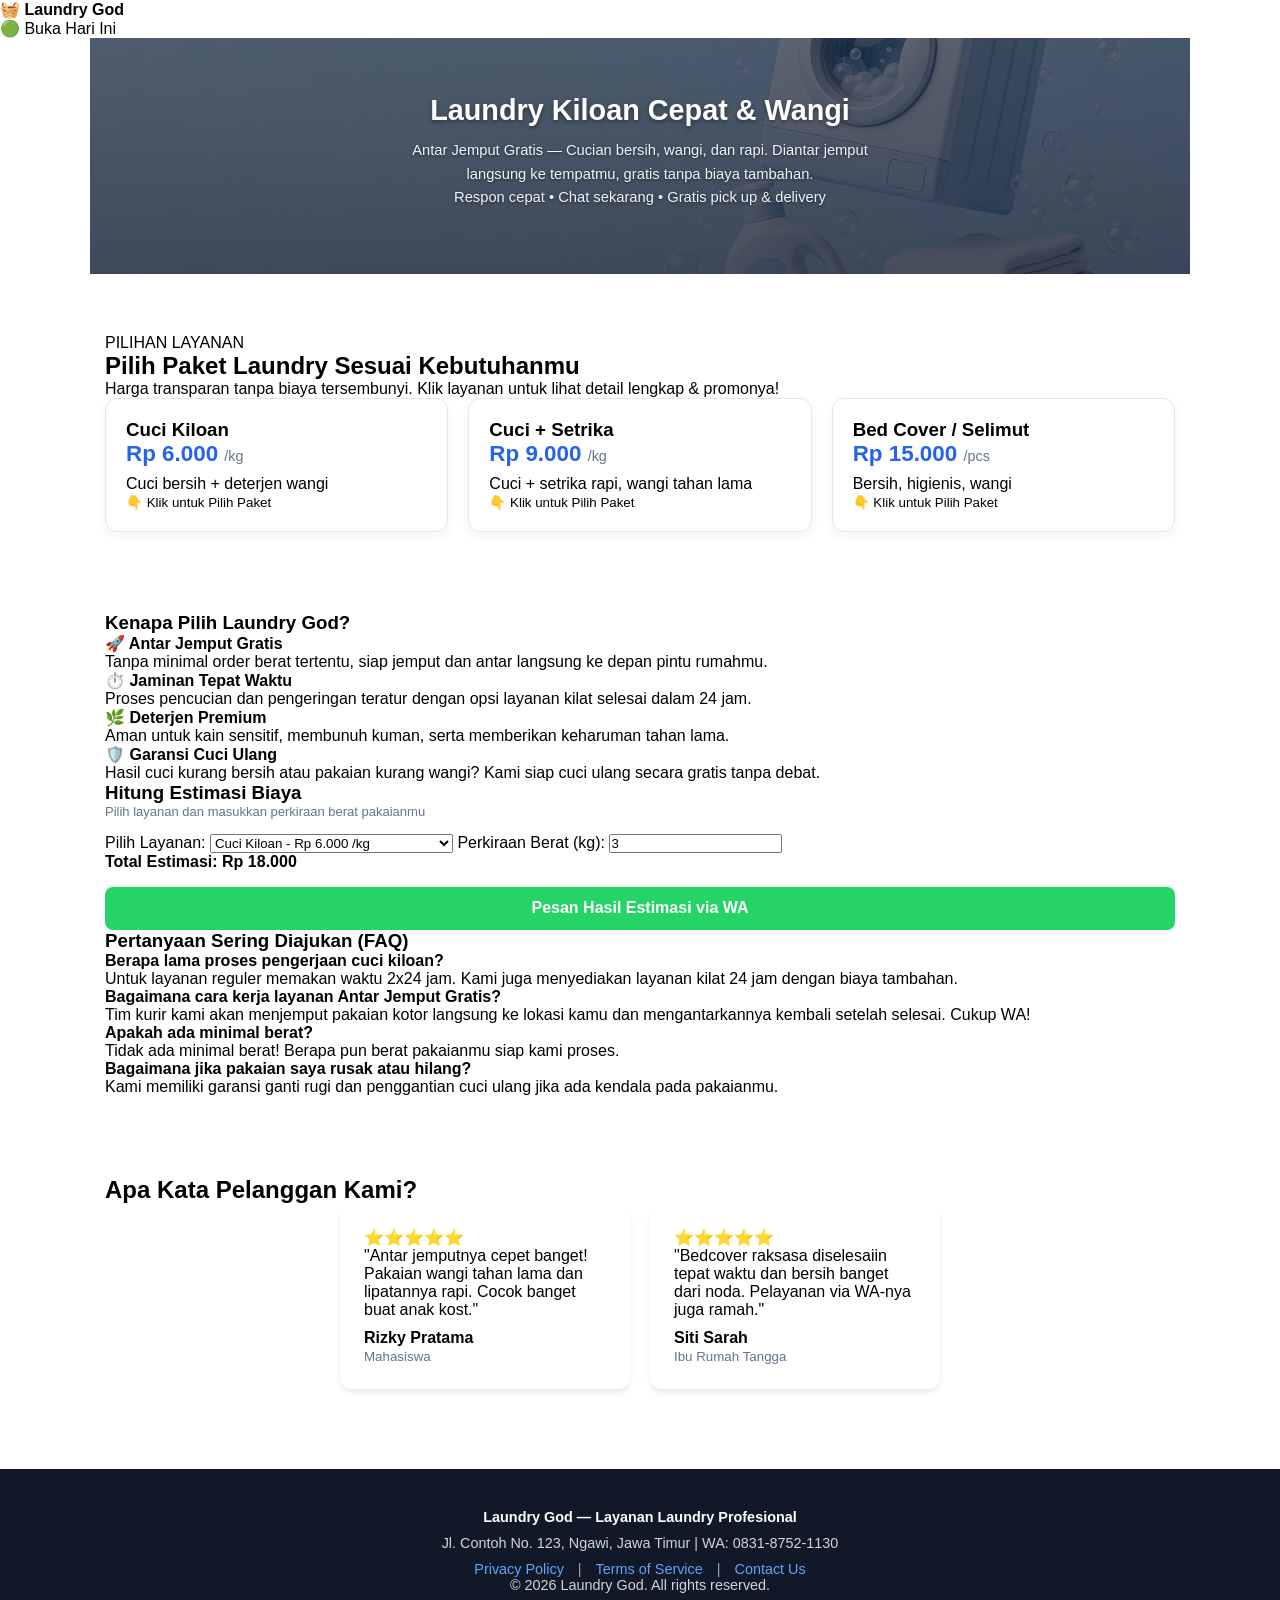
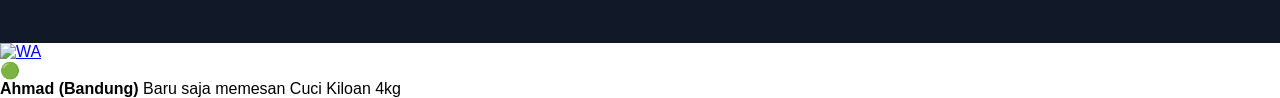
==== index.html @ 552361f1 "Add navbar and update sections in index.html Added a navbar with logo and status indicator. Updated " ====
<!DOCTYPE html>
<html lang="id">
<head>
    <meta charset="UTF-8">
    <meta name="viewport" content="width=device-width, initial-scale=1.0">
    <title>Laundry God — Laundry Kiloan Cepat & Wangi</title>
    <link rel="stylesheet" href="style.css">
</head>
<body>

    <!-- NAVBAR -->
    <header class="navbar">
        <div class="logo">
            <span>🧺</span> <strong>Laundry God</strong>
        </div>
        <span id="status-buka" class="badge-status">🟢 Buka Hari Ini</span>
    </header>

    <!-- HERO BANNER -->
    <section class="hero">
        <div class="hero-content">
            <h1>Laundry Kiloan Cepat & Wangi</h1>
            <p>Antar Jemput Gratis — Cucian bersih, wangi, dan rapi. Diantar jemput langsung ke tempatmu, gratis tanpa biaya tambahan.</p>
            <p class="hero-sub">Respon cepat • Chat sekarang • Gratis pick up & delivery</p>
        </div>
    </section>

    <!-- KARTU LAYANAN -->
    <section class="container">
        <div class="section-title">
            <span class="badge">PILIHAN LAYANAN</span>
            <h2>Pilih Paket Laundry Sesuai Kebutuhanmu</h2>
            <p>Harga transparan tanpa biaya tersembunyi. Klik layanan untuk lihat detail lengkap & promonya!</p>
        </div>

        <div class="services-grid">
            <div class="card" onclick="pilihLayanan('6000')">
                <h3>Cuci Kiloan</h3>
                <p class="price">Rp 6.000 <span>/kg</span></p>
                <p>Cuci bersih + deterjen wangi</p>
                <small class="card-btn-hint">👇 Klik untuk Pilih Paket</small>
            </div>
            <div class="card" onclick="pilihLayanan('9000')">
                <h3>Cuci + Setrika</h3>
                <p class="price">Rp 9.000 <span>/kg</span></p>
                <p>Cuci + setrika rapi, wangi tahan lama</p>
                <small class="card-btn-hint">👇 Klik untuk Pilih Paket</small>
            </div>
            <div class="card" onclick="pilihLayanan('15000')">
                <h3>Bed Cover / Selimut</h3>
                <p class="price">Rp 15.000 <span>/pcs</span></p>
                <p>Bersih, higienis, wangi</p>
                <small class="card-btn-hint">👇 Klik untuk Pilih Paket</small>
            </div>
        </div>
    </section>

    <!-- BAGIAN TENGAH (FITUR, KALKULATOR, FAQ) -->
    <section class="container">
        <div class="features-calc-grid">
            
            <!-- Kolom 1: Fitur -->
            <div class="column-box">
                <h3>Kenapa Pilih Laundry God?</h3>
                <div class="feature-item">
                    <h4>🚀 Antar Jemput Gratis</h4>
                    <p>Tanpa minimal order berat tertentu, siap jemput dan antar langsung ke depan pintu rumahmu.</p>
                </div>
                <div class="feature-item">
                    <h4>⏱️ Jaminan Tepat Waktu</h4>
                    <p>Proses pencucian dan pengeringan teratur dengan opsi layanan kilat selesai dalam 24 jam.</p>
                </div>
                <div class="feature-item">
                    <h4>🌿 Deterjen Premium</h4>
                    <p>Aman untuk kain sensitif, membunuh kuman, serta memberikan keharuman tahan lama.</p>
                </div>
                <div class="feature-item">
                    <h4>🛡️ Garansi Cuci Ulang</h4>
                    <p>Hasil cuci kurang bersih atau pakaian kurang wangi? Kami siap cuci ulang secara gratis tanpa debat.</p>
                </div>
            </div>

            <!-- Kolom 2: Kalkulator -->
            <div class="column-box calculator-card" id="area-kalkulator">
                <h3>Hitung Estimasi Biaya</h3>
                <p class="subtitle" style="font-size: 13px; color: #64748b; margin-bottom: 15px;">Pilih layanan dan masukkan perkiraan berat pakaianmu</p>

                <label for="layanan">Pilih Layanan:</label>
                <select id="layanan" onchange="hitungEstimasi()">
                    <option value="6000">Cuci Kiloan - Rp 6.000 /kg</option>
                    <option value="9000">Cuci + Setrika - Rp 9.000 /kg</option>
                    <option value="5000">Setrika Saja - Rp 5.000 /kg</option>
                    <option value="15000">Bed Cover / Selimut - Rp 15.000 /pcs</option>
                </select>

                <label for="berat">Perkiraan Berat (kg):</label>
                <input type="number" id="berat" value="3" min="1" oninput="hitungEstimasi()">

                <h4 id="total-harga">Total Estimasi: Rp 18.000</h4>

                <a id="wa-link" href="#" target="_blank" class="btn-wa">
                    Pesan Hasil Estimasi via WA
                </a>
            </div>

            <!-- Kolom 3: FAQ -->
            <div class="column-box">
                <h3>Pertanyaan Sering Diajukan (FAQ)</h3>
                <div class="faq-item">
                    <h4>Berapa lama proses pengerjaan cuci kiloan?</h4>
                    <p>Untuk layanan reguler memakan waktu 2x24 jam. Kami juga menyediakan layanan kilat 24 jam dengan biaya tambahan.</p>
                </div>
                <div class="faq-item">
                    <h4>Bagaimana cara kerja layanan Antar Jemput Gratis?</h4>
                    <p>Tim kurir kami akan menjemput pakaian kotor langsung ke lokasi kamu dan mengantarkannya kembali setelah selesai. Cukup WA!</p>
                </div>
                <div class="faq-item">
                    <h4>Apakah ada minimal berat?</h4>
                    <p>Tidak ada minimal berat! Berapa pun berat pakaianmu siap kami proses.</p>
                </div>
                <div class="faq-item">
                    <h4>Bagaimana jika pakaian saya rusak atau hilang?</h4>
                    <p>Kami memiliki garansi ganti rugi dan penggantian cuci ulang jika ada kendala pada pakaianmu.</p>
                </div>
            </div>

        </div>
    </section>

    <!-- TESTIMONI -->
    <section class="container">
        <div class="section-title">
            <h2>Apa Kata Pelanggan Kami?</h2>
        </div>
        <div class="testimonial-grid">
            <div class="card">
                <p>⭐⭐⭐⭐⭐</p>
                <p>"Antar jemputnya cepet banget! Pakaian wangi tahan lama dan lipatannya rapi. Cocok banget buat anak kost."</p>
                <strong style="display:block; margin-top:10px;">Rizky Pratama</strong>
                <small style="color: #64748b;">Mahasiswa</small>
            </div>
            <div class="card">
                <p>⭐⭐⭐⭐⭐</p>
                <p>"Bedcover raksasa diselesaiin tepat waktu dan bersih banget dari noda. Pelayanan via WA-nya juga ramah."</p>
                <strong style="display:block; margin-top:10px;">Siti Sarah</strong>
                <small style="color: #64748b;">Ibu Rumah Tangga</small>
            </div>
        </div>
    </section>

    <!-- FOOTER -->
    <footer class="site-footer">
        <p><strong>Laundry God — Layanan Laundry Profesional</strong></p>
        <p>Jl. Contoh No. 123, Ngawi, Jawa Timur | WA: 0831-8752-1130</p>
        <div class="footer-links">
            <a href="privacy.html">Privacy Policy</a> | 
            <a href="terms.html">Terms of Service</a> | 
            <a href="https://wa.me/6283187521130" target="_blank">Contact Us</a>
        </div>
        <p class="copyright">&copy; 2026 Laundry God. All rights reserved.</p>
    </footer>

    <!-- TOMBOL WA MELAYANG -->
    <a href="https://wa.me/6283187521130" class="btn-float-wa" target="_blank" aria-label="Chat WhatsApp">
        <img src="https://upload.wikimedia.org/wikipedia/commons/6/6b/WhatsApp.svg" alt="WA" width="30">
    </a>

    <!-- TOAST NOTIFIKASI DUMMY -->
    <div id="toast" class="toast-notification">
        <span class="toast-dot">🟢</span>
        <div class="toast-content">
            <strong id="toast-nama">Ahmad (Bandung)</strong>
            <span id="toast-pesanan">Baru saja memesan Cuci Kiloan 4kg</span>
        </div>
    </div>

    <script src="script.js"></script>
</body>
</html>
---- style.css ----
/* Reset & Font Dasar */
* {
    margin: 0;
    padding: 0;
    box-sizing: border-box;
    font-family: 'Segoe UI', Tahoma, Geneva, Verdana, sans-serif;
}

/* Hero Section pake File Gambar Upload */
.hero {
    background: linear-gradient(rgba(15, 23, 42, 0.65), rgba(15, 23, 42, 0.75)), 
                url('hero-bg.jpg') no-repeat center center / cover !important;
    color: #ffffff !important;
    padding: 3.5rem 1.25rem 4rem !important;
    text-align: center !important;
    position: relative !important;
}

.hero h1 {
    font-size: 1.8rem !important;
    font-weight: 800 !important;
    color: #ffffff !important;
    margin-bottom: 0.75rem !important;
    text-shadow: 0 2px 4px rgba(0, 0, 0, 0.4) !important;
}

.hero p {
    font-size: 0.92rem !important;
    color: #f1f5f9 !important;
    line-height: 1.6 !important;
    max-width: 500px !important;
    margin: 0 auto !important;
    text-shadow: 0 1px 3px rgba(0, 0, 0, 0.5) !important;
}

/* Pricing Grid & Cards */
.pricing-section {
    max-width: 1100px;
    margin: 2rem auto;
    padding: 0 1rem;
}

.pricing-grid {
    display: grid;
    grid-template-columns: repeat(auto-fit, minmax(250px, 1fr));
    gap: 1.5rem;
    margin-top: 1.5rem;
}

.card {
    background: white;
    border-radius: 12px;
    padding: 1.5rem;
    box-shadow: 0 4px 6px -1px rgba(0, 0, 0, 0.1);
    transition: transform 0.2s ease;
}

.card:hover {
    transform: translateY(-5px);
}

/* Tombol WA / CTA */
.btn-wa {
    display: inline-block;
    background-color: #25d366;
    color: white;
    text-decoration: none;
    font-weight: bold;
    padding: 0.8rem 1.5rem;
    border-radius: 8px;
    margin-top: 1rem;
    width: 100%;
    text-align: center;
}

.btn-wa:hover {
    background-color: #128c7e;
}

/* Buat ngerapihin link di dalam kartu */
.price-card {
    text-decoration: none;
    color: inherit;
    display: block;
}

/* Styling Teks & Harga Dalam Kartu */
.price-card h3 {
    color: #0f172a;
    font-size: 1.25rem;
    margin: 0.5rem 0;
}

.price {
    font-size: 1.4rem;
    font-weight: 700;
    color: #2563eb;
    margin-bottom: 0.5rem;
}

.price span {
    font-size: 0.9rem;
    color: #64748b;
    font-weight: 400;
}

.desc {
    color: #475569;
    font-size: 0.95rem;
    margin-bottom: 0.4rem;
}

.extra {
    font-size: 0.85rem;
    color: #64748b;
    background: #f1f5f9;
    padding: 4px 8px;
    border-radius: 6px;
    display: inline-block;
    margin-bottom: 0.8rem;
}

.tap-hint {
    display: block;
    font-size: 0.85rem;
    font-weight: 600;
    color: #2563eb;
    margin-top: 0.5rem;
}

/* Styling Tombol WhatsApp & Floating Bar */
.hero .btn-wa {
    background-color: #25d366;
    color: white;
    padding: 12px 24px;
    border-radius: 50px;
    font-weight: 700;
    text-decoration: none;
    display: inline-flex;
    align-items: center;
    gap: 8px;
    box-shadow: 0 4px 12px rgba(37, 211, 102, 0.3);
    transition: all 0.3s ease;
}

.hero .btn-wa:hover {
    background-color: #128c7e;
    transform: translateY(-2px);
}

/* Footer Rapi */
footer {
    text-align: center;
    padding: 2rem 1rem;
    background-color: #0f172a;
    color: #94a3b8;
    font-size: 0.9rem;
    margin-top: 3rem;
}

footer strong {
    color: white;
}

/* Floating WhatsApp Button */
.floating-wa-container {
    position: fixed;
    bottom: 50px;
    right: 16px;
    z-index: 999;
}

.floating-wa {
    display: flex;
    align-items: center;
    gap: 8px;
    background-color: #25d366;
    color: #ffffff;
    padding: 10px 18px;
    border-radius: 50px;
    text-decoration: none;
    font-weight: 700;
    font-size: 0.95rem;
    box-shadow: 0 4px 16px rgba(37, 211, 102, 0.4);
    transition: all 0.3s ease;
}

/* Styling Tombol WA Bulat & Floating Smooth */
.btn-wa-floating {
    position: fixed;
    bottom: 50px;
    right: 18px;
    width: 56px;
    height: 56px;
    background-color: #25d366 !important;
    border-radius: 50% !important;
    display: flex !important;
    align-items: center !important;
    justify-content: center !important;
    box-shadow: 0 4px 16px rgba(0, 0, 0, 0.3) !important;
    z-index: 99999 !important;
    touch-action: none;
    will-change: transform, left, top; /* Optimasi hardware GPU HP */
}

.btn-wa-floating img {
    display: block;
    pointer-events: none;
}


}

/* Fixed Bottom Bar */
.bottom-bar {
    position: fixed;
    bottom: 0;
    left: 0;
    width: 100%;
    background-color: #0f172a;
    color: #ffffff;
    text-align: center;
    padding: 8px 0;
    font-size: 0.8rem;
    font-weight: 600;
    z-index: 99998;
}

/* Seksi Keunggulan */
.features-section {
    padding: 3rem 1rem;
    background-color: #ffffff;
    text-align: center;
}

.features-section h2 {
    font-size: 1.5rem;
    color: #0f172a;
    margin-bottom: 2rem;
    font-weight: 700;
}

.features-grid {
    display: grid;
    grid-template-columns: repeat(auto-fit, minmax(240px, 1fr));
    gap: 1.25rem;
    max-width: 1000px;
    margin: 0 auto;
}

.feature-card {
    background: #f8fafc;
    border: 1px solid #e2e8f0;
    border-radius: 12px;
    padding: 1.5rem;
    text-align: left;
    transition: transform 0.2s ease, box-shadow 0.2s ease;
}

.feature-card:hover {
    transform: translateY(-4px);
    box-shadow: 0 10px 20px rgba(0, 0, 0, 0.05);
}

.feature-icon {
    font-size: 2rem;
    margin-bottom: 0.75rem;
}

.feature-card h3 {
    font-size: 1.1rem;
    color: #0f172a;
    margin-bottom: 0.5rem;
}

.feature-card p {
    font-size: 0.9rem;
    color: #64748b;
    line-height: 1.5;
}

/* Seksi Keunggulan Fix Style */
.features-section {
    padding: 2.5rem 1rem;
    background-color: #f8fafc;
    text-align: center;
}

.features-section h2 {
    font-size: 1.4rem;
    color: #0f172a;
    margin-bottom: 1.5rem;
    font-weight: 700;
}

.features-grid {
    display: flex;
    flex-direction: column;
    gap: 1rem;
    max-width: 600px;
    margin: 0 auto;
}

.feature-card {
    background: #ffffff;
    border: 1px solid #e2e8f0;
    border-radius: 12px;
    padding: 1.25rem;
    text-align: left;
    box-shadow: 0 2px 8px rgba(0,0,0,0.04);
}

.feature-icon {
    font-size: 1.8rem;
    margin-bottom: 0.5rem;
    display: block;
}

.feature-card h3 {
    font-size: 1.05rem;
    color: #0f172a;
    margin-bottom: 0.4rem;
    font-weight: 700;
}

.feature-card p {
    font-size: 0.85rem;
    color: #64748b;
    line-height: 1.5;
    margin: 0;
}

/* Seksi Kalkulator Harga */
.calculator-section {
    padding: 2.5rem 1rem;
    background-color: #ffffff;
    text-align: center;
}

.calculator-section h2 {
    font-size: 1.4rem;
    color: #0f172a;
    margin-bottom: 0.25rem;
    font-weight: 700;
}

.calc-subtitle {
    font-size: 0.85rem;
    color: #64748b;
    margin-bottom: 1.5rem;
}

.calc-card {
    background: #f8fafc;
    border: 1px solid #e2e8f0;
    border-radius: 16px;
    padding: 1.5rem;
    max-width: 500px;
    margin: 0 auto;
    text-align: left;
    box-shadow: 0 4px 12px rgba(0, 0, 0, 0.03);
}

.calc-group {
    margin-bottom: 1.25rem;
}

.calc-group label {
    display: block;
    font-size: 0.85rem;
    font-weight: 600;
    color: #334155;
    margin-bottom: 0.5rem;
}

.calc-group select,
.calc-group input {
    width: 100%;
    padding: 10px 14px;
    border: 1px solid #cbd5e1;
    border-radius: 8px;
    font-size: 0.95rem;
    color: #0f172a;
    background-color: #ffffff;
    box-sizing: border-box;
    outline: none;
}

.calc-group select:focus,
.calc-group input:focus {
    border-color: #2563eb;
}

.calc-result {
    display: flex;
    justify-content: space-between;
    align-items: center;
    background-color: #e0f2fe;
    padding: 1rem;
    border-radius: 10px;
    margin-bottom: 1.25rem;
}

.calc-result span {
    font-size: 0.9rem;
    font-weight: 600;
    color: #0369a1;
}

.calc-result h3 {
    font-size: 1.3rem;
    font-weight: 800;
    color: #0284c7;
    margin: 0;
}

.btn-calc-order {
    display: block;
    width: 100%;
    text-align: center;
    background-color: #2563eb;
    color: #ffffff;
    padding: 12px;
    border-radius: 8px;
    font-weight: 700;
    font-size: 0.95rem;
    text-decoration: none;
    box-sizing: border-box;
    transition: background-color 0.2s ease;
}

.btn-calc-order:hover {
    background-color: #1d4ed8;
}

/* Seksi FAQ Fix Style */
.faq-section {
    padding: 2.5rem 1rem;
    background-color: #f8fafc;
    text-align: center;
}

.faq-section h2 {
    font-size: 1.4rem;
    color: #0f172a;
    margin-bottom: 1.5rem;
    font-weight: 700;
}

.faq-container {
    max-width: 600px;
    margin: 0 auto;
    text-align: left;
    display: flex;
    flex-direction: column;
    gap: 0.75rem;
}

details.faq-item {
    background: #ffffff !important;
    border: 1px solid #e2e8f0 !important;
    border-radius: 12px !important;
    padding: 1rem 1.25rem !important;
    box-shadow: 0 2px 6px rgba(0,0,0,0.03) !important;
    box-sizing: border-box;
}

details.faq-item summary {
    font-size: 0.95rem;
    font-weight: 600;
    color: #0f172a;
    cursor: pointer;
    outline: none;
    list-style: none !important;
    display: flex;
    justify-content: space-between;
    align-items: center;
}

details.faq-item summary::-webkit-details-marker,
details.faq-item summary::marker {
    display: none !important;
}

details.faq-item summary::after {
    content: '+' !important;
    font-size: 1.3rem;
    font-weight: 700;
    color: #2563eb;
    margin-left: 10px;
}

details.faq-item[open] summary::after {
    content: '−' !important;
}

details.faq-item p {
    font-size: 0.85rem;
    color: #64748b;
    line-height: 1.5;
    margin-top: 0.75rem;
    margin-bottom: 0;
    border-top: 1px dashed #e2e8f0;
    padding-top: 0.75rem;
}

/* Seksi Testimoni Fix Total */
.testimonial-section {
    padding: 2.5rem 1rem !important;
    background-color: #ffffff !important;
    text-align: center !important;
}

.testimonial-section h2 {
    font-size: 1.4rem !important;
    color: #0f172a !important;
    margin-bottom: 1.5rem !important;
    font-weight: 700 !important;
}

.testimonial-grid {
    display: flex !important;
    flex-direction: column !important;
    gap: 1rem !important;
    max-width: 600px !important;
    margin: 0 auto !important;
}

.testimonial-card {
    background: #f8fafc !important;
    border: 1px solid #e2e8f0 !important;
    border-radius: 12px !important;
    padding: 1.25rem !important;
    text-align: left !important;
    box-shadow: 0 2px 6px rgba(0,0,0,0.03) !important;
    box-sizing: border-box !important;
}

.stars {
    color: #f59e0b !important;
    font-size: 1.1rem !important;
    margin-bottom: 0.5rem !important;
}

.testimonial-card p {
    font-size: 0.88rem !important;
    color: #334155 !important;
    line-height: 1.5 !important;
    font-style: italic !important;
    margin-bottom: 0.75rem !important;
}

.client-info strong {
    display: block !important;
    font-size: 0.9rem !important;
    color: #0f172a !important;
    font-weight: 700 !important;
}

.client-info span {
    display: block !important;
    font-size: 0.78rem !important;
    color: #64748b !important;
}

/* Styling Halaman Detail Modern */
.detail-header {
    background: linear-gradient(135deg, #1e3a8a, #2563eb);
    color: #ffffff;
    padding: 2rem 1.25rem 2.5rem;
    text-align: center;
    position: relative;
    border-bottom-left-radius: 20px;
    border-bottom-right-radius: 20px;
}

.btn-back {
    display: inline-block;
    color: #93c5fd;
    text-decoration: none;
    font-size: 0.85rem;
    font-weight: 600;
    margin-bottom: 1rem;
}

.badge-tag {
    display: table;
    margin: 0 auto 0.5rem;
    background: rgba(255, 255, 255, 0.2);
    padding: 3px 12px;
    border-radius: 20px;
    font-size: 0.75rem;
    font-weight: 600;
    letter-spacing: 0.5px;
}

.detail-header h1 {
    font-size: 1.6rem;
    margin-bottom: 0.5rem;
}

.detail-price {
    font-size: 1.8rem;
    font-weight: 800;
    color: #38bdf8;
}

.detail-price span {
    font-size: 0.9rem;
    color: #e0f2fe;
    font-weight: 400;
}

.detail-container {
    max-width: 550px;
    margin: -1.5rem auto 2rem;
    padding: 0 1rem;
}

.detail-desc {
    background: #ffffff;
    padding: 1.25rem;
    border-radius: 14px;
    font-size: 0.9rem;
    color: #475569;
    line-height: 1.6;
    box-shadow: 0 4px 12px rgba(0,0,0,0.05);
    margin-bottom: 1.25rem;
}

.detail-features-grid {
    display: flex;
    flex-direction: column;
    gap: 0.75rem;
    margin-bottom: 1.5rem;
}

.df-card {
    display: flex;
    align-items: center;
    gap: 1rem;
    background: #ffffff;
    border: 1px solid #e2e8f0;
    padding: 1rem;
    border-radius: 12px;
}

.df-icon {
    font-size: 1.8rem;
}

.df-card h4 {
    font-size: 0.95rem;
    color: #0f172a;
    margin-bottom: 0.2rem;
}

.df-card p {
    font-size: 0.8rem;
    color: #64748b;
    margin: 0;
}

.process-section {
    background: #f8fafc;
    border: 1px solid #e2e8f0;
    padding: 1.25rem;
    border-radius: 14px;
    margin-bottom: 1.5rem;
    text-align: center;
}

.process-section h3 {
    font-size: 1rem;
    color: #0f172a;
    margin-bottom: 1rem;
}

.process-steps {
    display: flex;
    justify-content: space-around;
    gap: 0.5rem;
}

.step {
    font-size: 0.75rem;
    color: #334155;
    font-weight: 600;
}

.step span {
    display: block;
    width: 26px;
    height: 26px;
    background: #2563eb;
    color: #ffffff;
    border-radius: 50%;
    margin: 0 auto 0.4rem;
    line-height: 26px;
    font-size: 0.8rem;
}

.btn-order-detail {
    display: flex;
    align-items: center;
    justify-content: center;
    gap: 8px;
    background: #25d366;
    color: #ffffff;
    text-decoration: none;
    padding: 14px;
    border-radius: 50px;
    font-weight: 700;
    font-size: 1rem;
    box-shadow: 0 4px 14px rgba(37, 211, 102, 0.3);
}

/* Styling Halaman Detail Modern & Konsisten */
.detail-header {
    background: linear-gradient(135deg, #1e3a8a, #2563eb) !important;
    color: #ffffff !important;
    padding: 2rem 1.25rem 2.5rem !important;
    text-align: center !important;
    position: relative;
    border-bottom-left-radius: 20px;
    border-bottom-right-radius: 20px;
}

.btn-back {
    display: inline-block !important;
    color: #93c5fd !important;
    text-decoration: none !important;
    font-size: 0.85rem !important;
    font-weight: 600 !important;
    margin-bottom: 1rem !important;
}

.badge-tag {
    display: table !important;
    margin: 0 auto 0.5rem !important;
    background: rgba(255, 255, 255, 0.2) !important;
    padding: 3px 12px !important;
    border-radius: 20px !important;
    font-size: 0.75rem !important;
    font-weight: 600 !important;
    letter-spacing: 0.5px !important;
}

.detail-header h1 {
    font-size: 1.6rem !important;
    margin-bottom: 0.5rem !important;
    color: #ffffff !important;
}

.detail-price {
    font-size: 1.8rem !important;
    font-weight: 800 !important;
    color: #38bdf8 !important;
}

.detail-price span {
    font-size: 0.9rem !important;
    color: #e0f2fe !important;
    font-weight: 400 !important;
}

.detail-container {
    max-width: 550px !important;
    margin: -1.5rem auto 2rem !important;
    padding: 0 1rem !important;
}

.detail-desc {
    background: #ffffff !important;
    padding: 1.25rem !important;
    border-radius: 14px !important;
    font-size: 0.9rem !important;
    color: #475569 !important;
    line-height: 1.6 !important;
    box-shadow: 0 4px 12px rgba(0,0,0,0.05) !important;
    margin-bottom: 1.25rem !important;
}

.detail-features-grid {
    display: flex !important;
    flex-direction: column !important;
    gap: 0.75rem !important;
    margin-bottom: 1.5rem !important;
}

.df-card {
    display: flex !important;
    align-items: center !important;
    gap: 1rem !important;
    background: #ffffff !important;
    border: 1px solid #e2e8f0 !important;
    padding: 1rem !important;
    border-radius: 12px !important;
    box-shadow: 0 2px 6px rgba(0,0,0,0.02) !important;
}

.df-icon {
    font-size: 1.8rem !important;
}

.df-card h4 {
    font-size: 0.95rem !important;
    color: #0f172a !important;
    margin-bottom: 0.2rem !important;
    font-weight: 700 !important;
}

.df-card p {
    font-size: 0.8rem !important;
    color: #64748b !important;
    margin: 0 !important;
}

.process-section {
    background: #f8fafc !important;
    border: 1px solid #e2e8f0 !important;
    padding: 1.25rem !important;
    border-radius: 14px !important;
    margin-bottom: 1.5rem !important;
    text-align: center !important;
}

.process-section h3 {
    font-size: 1rem !important;
    color: #0f172a !important;
    margin-bottom: 1rem !important;
    font-weight: 700 !important;
}

.process-steps {
    display: flex !important;
    justify-content: space-around !important;
    gap: 0.5rem !important;
}

.step {
    font-size: 0.75rem !important;
    color: #334155 !important;
    font-weight: 600 !important;
}

.step span {
    display: block !important;
    width: 26px !important;
    height: 26px !important;
    background: #2563eb !important;
    color: #ffffff !important;
    border-radius: 50% !important;
    margin: 0 auto 0.4rem !important;
    line-height: 26px !important;
    font-size: 0.8rem !important;
}

.btn-order-detail {
    display: flex !important;
    align-items: center !important;
    justify-content: center !important;
    gap: 8px !important;
    background: #25d366 !important;
    color: #ffffff !important;
    text-decoration: none !important;
    padding: 14px !important;
    border-radius: 50px !important;
    font-weight: 700 !important;
    font-size: 1rem !important;
    box-shadow: 0 4px 14px rgba(37, 211, 102, 0.3) !important;
}

/* Styling Halaman Detail Modern & Konsisten */
.detail-header {
    background: linear-gradient(135deg, #1e3a8a, #2563eb) !important;
    color: #ffffff !important;
    padding: 2rem 1.25rem 2.5rem !important;
    text-align: center !important;
    position: relative;
    border-bottom-left-radius: 20px;
    border-bottom-right-radius: 20px;
}

.btn-back {
    display: inline-block !important;
    color: #93c5fd !important;
    text-decoration: none !important;
    font-size: 0.85rem !important;
    font-weight: 600 !important;
    margin-bottom: 1rem !important;
}

.badge-tag {
    display: table !important;
    margin: 0 auto 0.5rem !important;
    background: rgba(255, 255, 255, 0.2) !important;
    padding: 3px 12px !important;
    border-radius: 20px !important;
    font-size: 0.75rem !important;
    font-weight: 600 !important;
    letter-spacing: 0.5px !important;
}

.detail-header h1 {
    font-size: 1.6rem !important;
    margin-bottom: 0.5rem !important;
    color: #ffffff !important;
}

.detail-price {
    font-size: 1.8rem !important;
    font-weight: 800 !important;
    color: #38bdf8 !important;
}

.detail-price span {
    font-size: 0.9rem !important;
    color: #e0f2fe !important;
    font-weight: 400 !important;
}

.detail-container {
    max-width: 550px !important;
    margin: -1.5rem auto 2rem !important;
    padding: 0 1rem !important;
}

.detail-desc {
    background: #ffffff !important;
    padding: 1.25rem !important;
    border-radius: 14px !important;
    font-size: 0.9rem !important;
    color: #475569 !important;
    line-height: 1.6 !important;
    box-shadow: 0 4px 12px rgba(0,0,0,0.05) !important;
    margin-bottom: 1.25rem !important;
}

.detail-features-grid {
    display: flex !important;
    flex-direction: column !important;
    gap: 0.75rem !important;
    margin-bottom: 1.5rem !important;
}

.df-card {
    display: flex !important;
    align-items: center !important;
    gap: 1rem !important;
    background: #ffffff !important;
    border: 1px solid #e2e8f0 !important;
    padding: 1rem !important;
    border-radius: 12px !important;
    box-shadow: 0 2px 6px rgba(0,0,0,0.02) !important;
}

.df-icon {
    font-size: 1.8rem !important;
}

.df-card h4 {
    font-size: 0.95rem !important;
    color: #0f172a !important;
    margin-bottom: 0.2rem !important;
    font-weight: 700 !important;
}

.df-card p {
    font-size: 0.8rem !important;
    color: #64748b !important;
    margin: 0 !important;
}

.process-section {
    background: #f8fafc !important;
    border: 1px solid #e2e8f0 !important;
    padding: 1.25rem !important;
    border-radius: 14px !important;
    margin-bottom: 1.5rem !important;
    text-align: center !important;
}

.process-section h3 {
    font-size: 1rem !important;
    color: #0f172a !important;
    margin-bottom: 1rem !important;
    font-weight: 700 !important;
}

.process-steps {
    display: flex !important;
    justify-content: space-around !important;
    gap: 0.5rem !important;
}

.step {
    font-size: 0.75rem !important;
    color: #334155 !important;
    font-weight: 600 !important;
}

.step span {
    display: block !important;
    width: 26px !important;
    height: 26px !important;
    background: #2563eb !important;
    color: #ffffff !important;
    border-radius: 50% !important;
    margin: 0 auto 0.4rem !important;
    line-height: 26px !important;
    font-size: 0.8rem !important;
}

.btn-order-detail {
    display: flex !important;
    align-items: center !important;
    justify-content: center !important;
    gap: 8px !important;
    background: #25d366 !important;
    color: #ffffff !important;
    text-decoration: none !important;
    padding: 14px !important;
    border-radius: 50px !important;
    font-weight: 700 !important;
    font-size: 1rem !important;
    box-shadow: 0 4px 14px rgba(37, 211, 102, 0.3) !important;
}

/* Title Seksi Harga Fix Total */
.pricing-section {
    padding-top: 2rem !important;
}

div.section-title-wrap {
    text-align: center !important;
    padding: 1.5rem 1rem 1.5rem !important;
    max-width: 600px !important;
    margin: 0 auto !important;
    display: flex !important;
    flex-direction: column !important;
    align-items: center !important;
    justify-content: center !important;
}

span.section-badge {
    display: inline-block !important;
    background-color: #eff6ff !important;
    color: #2563eb !important;
    font-size: 0.75rem !important;
    font-weight: 700 !important;
    padding: 5px 14px !important;
    border-radius: 50px !important;
    margin-bottom: 0.6rem !important;
    text-transform: uppercase !important;
    letter-spacing: 0.8px !important;
    border: 1px solid #dbeafe !important;
}

div.section-title-wrap h2 {
    font-size: 1.4rem !important;
    color: #0f172a !important;
    font-weight: 800 !important;
    margin-top: 0 !important;
    margin-bottom: 0.5rem !important;
    line-height: 1.3 !important;
    text-align: center !important;
}

div.section-title-wrap p {
    font-size: 0.88rem !important;
    color: #64748b !important;
    line-height: 1.5 !important;
    margin: 0 !important;
    text-align: center !important;
}

/* --- FIX LAYOUT DESKTOP & FOOTER --- */

/* Lebar Kontainer Utama */
.container, main, section {
    max-width: 1100px;
    margin: 0 auto;
    padding: 20px 15px;
}

/* Biar Kalkulator & Fitur Bersanding Rapi di Desktop */
.main-grid {
    display: grid;
    grid-template-columns: repeat(auto-fit, minmax(300px, 1fr));
    gap: 25px;
    margin-bottom: 40px;
}

/* --- RESET LAYOUT DESKTOP RAPI --- */

/* 1. Kembalikan semua section utama agar bertumpuk normal ke bawah */
body, main {
    display: block !important;
}

section, .section {
    width: 100% !important;
    max-width: 1100px !important;
    margin: 0 auto 40px auto !important;
    box-sizing: border-box !important;
    clear: both !important;
}

/* 2. Grid khusus untuk bagian Layanan & Fitur saja (bukan seluruh web) */
.services-grid, .features-grid, .testimonial-grid {
    display: grid !important;
    grid-template-columns: repeat(auto-fit, minmax(280px, 1fr)) !important;
    gap: 20px !important;
}

/* 3. Footer Wajib Memanjang Full 100% di Paling Bawah */
footer, .site-footer {
    display: block !important;
    width: 100% !important;
    max-width: 100% !important;
    background-color: #111827 !important;
    color: #9ca3af !important;
    padding: 40px 20px !important;
    text-align: center !important;
    margin-top: 60px !important;
    box-sizing: border-box !important;
    clear: both !important;
    position: relative !important;
    z-index: 10 !important;
}

footer p {
    color: #d1d5db !important;
    margin-bottom: 10px !important;
}

footer a {
    color: #60a5fa !important;
    text-decoration: none !important;
    margin: 0 10px !important;
}

/* --- FIX LAYANAN NUMPUK DI MOBILE --- */

/* Di HP (Mobile Default): Kartu disusun ke bawah berurutan tanpa tumpuk */
.services-grid {
    display: flex !important;
    flex-direction: column !important;
    gap: 16px !important;
    width: 100% !important;
    box-sizing: border-box !important;
}

/* Di Desktop (Layar Lebar >= 768px): Kartu otomatis sejajar 3 kolom */
@media (min-width: 768px) {
    .services-grid {
        display: grid !important;
        grid-template-columns: repeat(3, 1fr) !important;
        gap: 20px !important;
    }
}

/* Reset posisi kartu biar tidak bertabrakan */
.services-grid .card {
    background: #ffffff !important;
    padding: 20px !important;
    border-radius: 12px !important;
    border: 1px solid #e2e8f0 !important;
    box-shadow: 0 4px 12px rgba(0, 0, 0, 0.05) !important;
    margin: 0 !important;
    position: relative !important;
    height: auto !important;
    cursor: pointer;
    transition: transform 0.2s ease, box-shadow 0.2s ease;
}

/* Hover efek halus */
.services-grid .card:hover {
    transform: translateY(-4px) !important;
    box-shadow: 0 8px 20px rgba(37, 99, 235, 0.15) !important;
    border-color: #2563eb !important;
}

/* FIX KARTU LONCAT PAS DIKLIK DI HP */
.services-grid .card {
    transition: transform 0.2s ease, box-shadow 0.2s ease !important;
}

/* Di HP (Mobile): Efek pencet dibuat halus cuma 2px biar gak nimbun judul */
.services-grid .card:active,
.services-grid .card:hover {
    transform: translateY(-2px) !important;
    box-shadow: 0 6px 16px rgba(37, 99, 235, 0.12) !important;
    border-color: #2563eb !important;
}

/* Di Desktop: Efek hover melayang normal 4px */
@media (min-width: 768px) {
    .services-grid .card:hover {
        transform: translateY(-4px) !important;
    }
}
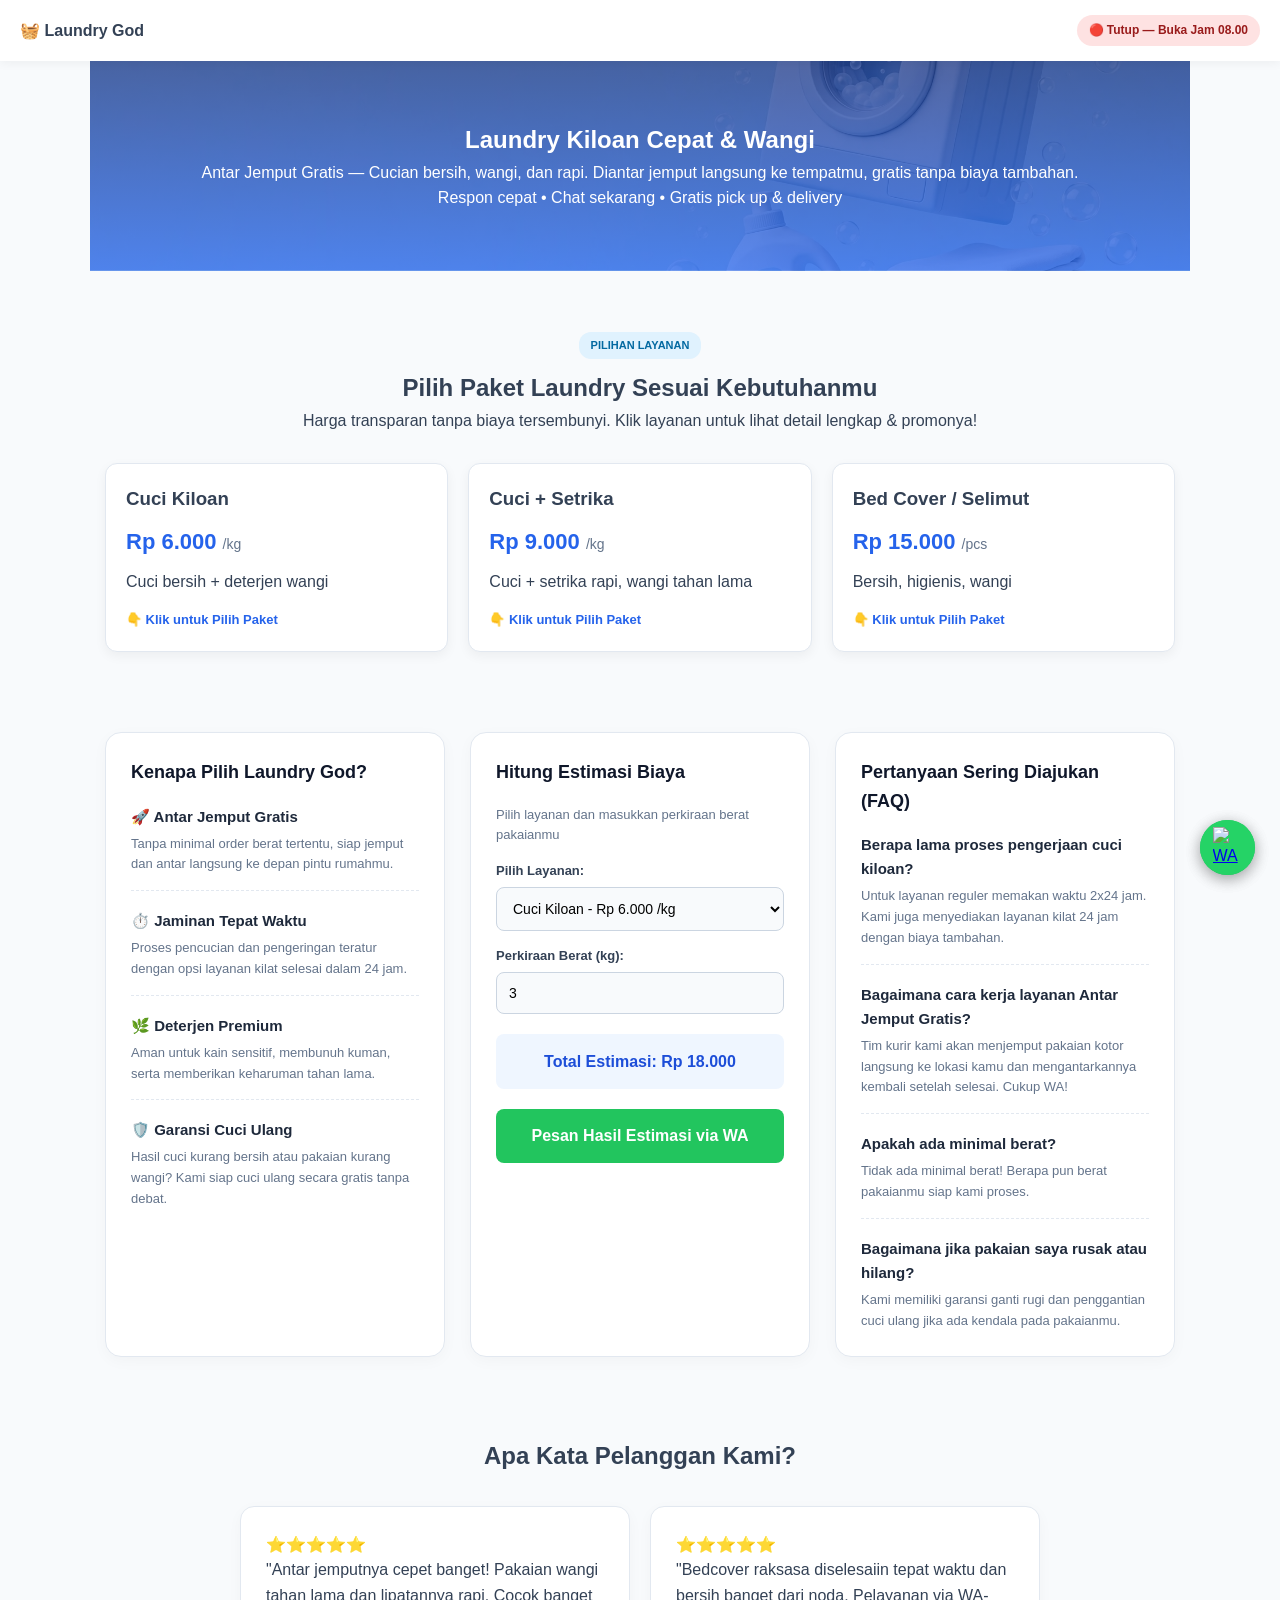
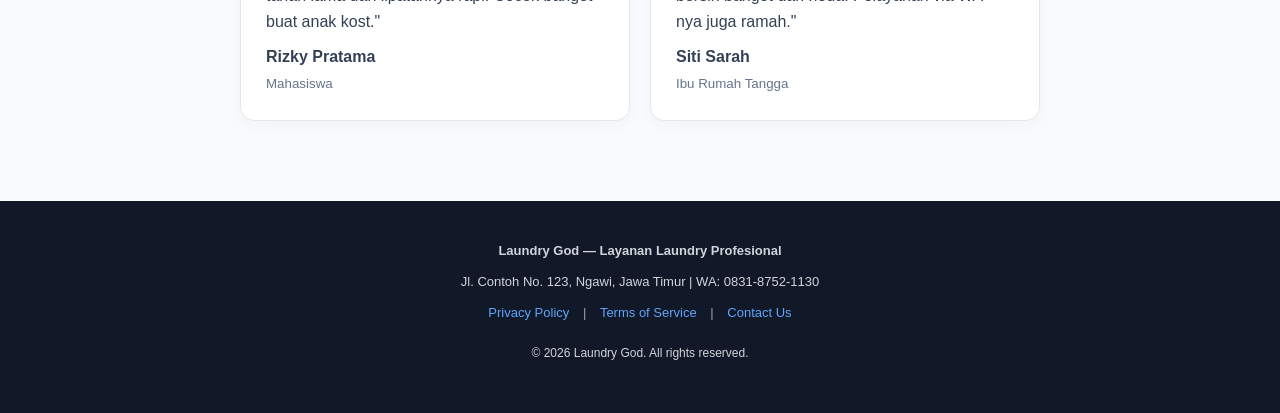
==== commit 6a37247a: "Add floating WhatsApp button to index.html Added a floating WhatsApp button for chat support." ====
--- a/index.html
+++ b/index.html
@@ -163,6 +163,11 @@
     <!-- TOMBOL WA MELAYANG -->
     <a href="https://wa.me/6283187521130" class="btn-float-wa" target="_blank" aria-label="Chat WhatsApp">
         <img src="https://upload.wikimedia.org/wikipedia/commons/6/6b/WhatsApp.svg" alt="WA" width="30">
+    <!-- TOMBOL WA MELAYANG -->
+    <a id="btn-float-wa" href="https://wa.me/6283187521130" class="btn-float-wa" target="_blank" aria-label="Chat WhatsApp">
+        <img src="https://upload.wikimedia.org/wikipedia/commons/6/6b/WhatsApp.svg" alt="WA" width="30">
+    </a>
+        
     </a>
 
     <!-- TOAST NOTIFIKASI DUMMY -->
--- a/style.css
+++ b/style.css
@@ -1,520 +1,89 @@
-/* Reset & Font Dasar */
-* {
-    margin: 0;
-    padding: 0;
-    box-sizing: border-box;
-    font-family: 'Segoe UI', Tahoma, Geneva, Verdana, sans-serif;
-}
-
-/* Hero Section pake File Gambar Upload */
-.hero {
-    background: linear-gradient(rgba(15, 23, 42, 0.65), rgba(15, 23, 42, 0.75)), 
-                url('hero-bg.jpg') no-repeat center center / cover !important;
-    color: #ffffff !important;
-    padding: 3.5rem 1.25rem 4rem !important;
-    text-align: center !important;
-    position: relative !important;
-}
-
-.hero h1 {
-    font-size: 1.8rem !important;
-    font-weight: 800 !important;
-    color: #ffffff !important;
-    margin-bottom: 0.75rem !important;
-    text-shadow: 0 2px 4px rgba(0, 0, 0, 0.4) !important;
-}
-
-.hero p {
-    font-size: 0.92rem !important;
-    color: #f1f5f9 !important;
-    line-height: 1.6 !important;
-    max-width: 500px !important;
-    margin: 0 auto !important;
-    text-shadow: 0 1px 3px rgba(0, 0, 0, 0.5) !important;
-}
-
-/* Pricing Grid & Cards */
-.pricing-section {
-    max-width: 1100px;
-    margin: 2rem auto;
-    padding: 0 1rem;
-}
-
-.pricing-grid {
-    display: grid;
-    grid-template-columns: repeat(auto-fit, minmax(250px, 1fr));
-    gap: 1.5rem;
-    margin-top: 1.5rem;
-}
-
-.card {
-    background: white;
-    border-radius: 12px;
-    padding: 1.5rem;
-    box-shadow: 0 4px 6px -1px rgba(0, 0, 0, 0.1);
-    transition: transform 0.2s ease;
-}
-
-.card:hover {
-    transform: translateY(-5px);
-}
-
-/* Tombol WA / CTA */
-.btn-wa {
-    display: inline-block;
-    background-color: #25d366;
-    color: white;
-    text-decoration: none;
-    font-weight: bold;
-    padding: 0.8rem 1.5rem;
-    border-radius: 8px;
-    margin-top: 1rem;
-    width: 100%;
-    text-align: center;
-}
-
-.btn-wa:hover {
-    background-color: #128c7e;
-}
-
-/* Buat ngerapihin link di dalam kartu */
-.price-card {
-    text-decoration: none;
-    color: inherit;
-    display: block;
-}
-
-/* Styling Teks & Harga Dalam Kartu */
-.price-card h3 {
-    color: #0f172a;
-    font-size: 1.25rem;
-    margin: 0.5rem 0;
-}
-
-.price {
-    font-size: 1.4rem;
-    font-weight: 700;
-    color: #2563eb;
-    margin-bottom: 0.5rem;
-}
-
-.price span {
-    font-size: 0.9rem;
-    color: #64748b;
-    font-weight: 400;
-}
-
-.desc {
-    color: #475569;
-    font-size: 0.95rem;
-    margin-bottom: 0.4rem;
-}
-
-.extra {
-    font-size: 0.85rem;
-    color: #64748b;
-    background: #f1f5f9;
-    padding: 4px 8px;
-    border-radius: 6px;
-    display: inline-block;
-    margin-bottom: 0.8rem;
-}
-
-.tap-hint {
-    display: block;
-    font-size: 0.85rem;
-    font-weight: 600;
-    color: #2563eb;
-    margin-top: 0.5rem;
-}
-
-/* Styling Tombol WhatsApp & Floating Bar */
-.hero .btn-wa {
-    background-color: #25d366;
-    color: white;
-    padding: 12px 24px;
-    border-radius: 50px;
-    font-weight: 700;
-    text-decoration: none;
-    display: inline-flex;
-    align-items: center;
-    gap: 8px;
-    box-shadow: 0 4px 12px rgba(37, 211, 102, 0.3);
-    transition: all 0.3s ease;
-}
-
-.hero .btn-wa:hover {
-    background-color: #128c7e;
-    transform: translateY(-2px);
-}
-
-/* Footer Rapi */
-footer {
-    text-align: center;
-    padding: 2rem 1rem;
-    background-color: #0f172a;
-    color: #94a3b8;
-    font-size: 0.9rem;
-    margin-top: 3rem;
-}
-
-footer strong {
-    color: white;
-}
-
-/* Floating WhatsApp Button */
-.floating-wa-container {
-    position: fixed;
-    bottom: 50px;
-    right: 16px;
-    z-index: 999;
-}
-
-.floating-wa {
-    display: flex;
-    align-items: center;
-    gap: 8px;
-    background-color: #25d366;
-    color: #ffffff;
-    padding: 10px 18px;
-    border-radius: 50px;
-    text-decoration: none;
-    font-weight: 700;
-    font-size: 0.95rem;
-    box-shadow: 0 4px 16px rgba(37, 211, 102, 0.4);
-    transition: all 0.3s ease;
-}
-
-/* Styling Tombol WA Bulat & Floating Smooth */
-.btn-wa-floating {
-    position: fixed;
-    bottom: 50px;
-    right: 18px;
-    width: 56px;
-    height: 56px;
-    background-color: #25d366 !important;
-    border-radius: 50% !important;
-    display: flex !important;
-    align-items: center !important;
-    justify-content: center !important;
-    box-shadow: 0 4px 16px rgba(0, 0, 0, 0.3) !important;
-    z-index: 99999 !important;
-    touch-action: none;
-    will-change: transform, left, top; /* Optimasi hardware GPU HP */
-}
-
-.btn-wa-floating img {
-    display: block;
-    pointer-events: none;
-}
-
-
-}
-
-/* Fixed Bottom Bar */
-.bottom-bar {
-    position: fixed;
-    bottom: 0;
-    left: 0;
-    width: 100%;
-    background-color: #0f172a;
-    color: #ffffff;
-    text-align: center;
-    padding: 8px 0;
-    font-size: 0.8rem;
-    font-weight: 600;
-    z-index: 99998;
-}
-
-/* Seksi Keunggulan */
-.features-section {
-    padding: 3rem 1rem;
-    background-color: #ffffff;
-    text-align: center;
-}
-
-.features-section h2 {
-    font-size: 1.5rem;
-    color: #0f172a;
-    margin-bottom: 2rem;
-    font-weight: 700;
-}
-
-.features-grid {
-    display: grid;
-    grid-template-columns: repeat(auto-fit, minmax(240px, 1fr));
-    gap: 1.25rem;
-    max-width: 1000px;
-    margin: 0 auto;
-}
-
-.feature-card {
-    background: #f8fafc;
-    border: 1px solid #e2e8f0;
-    border-radius: 12px;
-    padding: 1.5rem;
-    text-align: left;
-    transition: transform 0.2s ease, box-shadow 0.2s ease;
-}
-
-.feature-card:hover {
-    transform: translateY(-4px);
-    box-shadow: 0 10px 20px rgba(0, 0, 0, 0.05);
-}
-
-.feature-icon {
-    font-size: 2rem;
-    margin-bottom: 0.75rem;
-}
-
-.feature-card h3 {
-    font-size: 1.1rem;
-    color: #0f172a;
-    margin-bottom: 0.5rem;
-}
-
-.feature-card p {
-    font-size: 0.9rem;
-    color: #64748b;
-    line-height: 1.5;
-}
-
-/* Seksi Keunggulan Fix Style */
-.features-section {
-    padding: 2.5rem 1rem;
-    background-color: #f8fafc;
-    text-align: center;
-}
-
-.features-section h2 {
-    font-size: 1.4rem;
-    color: #0f172a;
-    margin-bottom: 1.5rem;
-    font-weight: 700;
-}
-
-.features-grid {
-    display: flex;
-    flex-direction: column;
-    gap: 1rem;
-    max-width: 600px;
-    margin: 0 auto;
-}
-
-.feature-card {
-    background: #ffffff;
-    border: 1px solid #e2e8f0;
-    border-radius: 12px;
-    padding: 1.25rem;
-    text-align: left;
-    box-shadow: 0 2px 8px rgba(0,0,0,0.04);
-}
-
-.feature-icon {
-    font-size: 1.8rem;
-    margin-bottom: 0.5rem;
-    display: block;
-}
-
-.feature-card h3 {
-    font-size: 1.05rem;
-    color: #0f172a;
-    margin-bottom: 0.4rem;
-    font-weight: 700;
-}
-
-.feature-card p {
-    font-size: 0.85rem;
-    color: #64748b;
-    line-height: 1.5;
-    margin: 0;
-}
-
-/* Seksi Kalkulator Harga */
-.calculator-section {
-    padding: 2.5rem 1rem;
-    background-color: #ffffff;
-    text-align: center;
-}
-
-.calculator-section h2 {
-    font-size: 1.4rem;
-    color: #0f172a;
-    margin-bottom: 0.25rem;
-    font-weight: 700;
-}
-
-.calc-subtitle {
-    font-size: 0.85rem;
-    color: #64748b;
-    margin-bottom: 1.5rem;
-}
-
-.calc-card {
-    background: #f8fafc;
-    border: 1px solid #e2e8f0;
-    border-radius: 16px;
-    padding: 1.5rem;
-    max-width: 500px;
-    margin: 0 auto;
-    text-align: left;
-    box-shadow: 0 4px 12px rgba(0, 0, 0, 0.03);
-}
-
-.calc-group {
-    margin-bottom: 1.25rem;
-}
-
-.calc-group label {
-    display: block;
-    font-size: 0.85rem;
-    font-weight: 600;
-    color: #334155;
-    margin-bottom: 0.5rem;
-}
-
-.calc-group select,
-.calc-group input {
-    width: 100%;
-    padding: 10px 14px;
-    border: 1px solid #cbd5e1;
-    border-radius: 8px;
-    font-size: 0.95rem;
-    color: #0f172a;
-    background-color: #ffffff;
-    box-sizing: border-box;
-    outline: none;
-}
-
-.calc-group select:focus,
-.calc-group input:focus {
-    border-color: #2563eb;
-}
-
-.calc-result {
-    display: flex;
-    justify-content: space-between;
-    align-items: center;
-    background-color: #e0f2fe;
-    padding: 1rem;
-    border-radius: 10px;
-    margin-bottom: 1.25rem;
-}
-
-.calc-result span {
-    font-size: 0.9rem;
-    font-weight: 600;
-    color: #0369a1;
-}
-
-.calc-result h3 {
-    font-size: 1.3rem;
-    font-weight: 800;
-    color: #0284c7;
-    margin: 0;
-}
-
-.btn-calc-order {
-    display: block;
-    width: 100%;
-    text-align: center;
-    background-color: #2563eb;
-    color: #ffffff;
-    padding: 12px;
-    border-radius: 8px;
-    font-weight: 700;
-    font-size: 0.95rem;
-    text-decoration: none;
-    box-sizing: border-box;
-    transition: background-color 0.2s ease;
-}
-
-.btn-calc-order:hover {
-    background-color: #1d4ed8;
-}
-
-/* Seksi FAQ Fix Style */
-.faq-section {
-    padding: 2.5rem 1rem;
-    background-color: #f8fafc;
-    text-align: center;
-}
-
-.faq-section h2 {
-    font-size: 1.4rem;
-    color: #0f172a;
-    margin-bottom: 1.5rem;
-    font-weight: 700;
-}
-
-.faq-container {
-    max-width: 600px;
-    margin: 0 auto;
-    text-align: left;
-    display: flex;
-    flex-direction: column;
-    gap: 0.75rem;
-}
-
-details.faq-item {
-    background: #ffffff !important;
-    border: 1px solid #e2e8f0 !important;
-    border-radius: 12px !important;
-    padding: 1rem 1.25rem !important;
-    box-shadow: 0 2px 6px rgba(0,0,0,0.03) !important;
-    box-sizing: border-box;
-}
-
-details.faq-item summary {
-    font-size: 0.95rem;
-    font-weight: 600;
-    color: #0f172a;
-    cursor: pointer;
-    outline: none;
-    list-style: none !important;
-    display: flex;
-    justify-content: space-between;
-    align-items: center;
-}
-
-details.faq-item summary::-webkit-details-marker,
-details.faq-item summary::marker {
-    display: none !important;
-}
-
-details.faq-item summary::after {
-    content: '+' !important;
-    font-size: 1.3rem;
-    font-weight: 700;
-    color: #2563eb;
-    margin-left: 10px;
-}
-
-details.faq-item[open] summary::after {
-    content: '−' !important;
-}
-
-details.faq-item p {
-    font-size: 0.85rem;
-    color: #64748b;
-    line-height: 1.5;
-    margin-top: 0.75rem;
-    margin-bottom: 0;
-    border-top: 1px dashed #e2e8f0;
-    padding-top: 0.75rem;
-}
-
-/* Seksi Testimoni Fix Total */
-.testimonial-section {
-    padding: 2.5rem 1rem !important;
-    background-color: #ffffff !important;
-    text-align: center !important;
-}
-
-.testimonial-section h2 {
-    font-size: 1.4rem !important;
-    color: #0f172a !important;
-    margin-bottom: 1.5rem !important;
+/* RESET GLOBAL */
+* { margin: 0; padding: 0; box-sizing: border-box; }
+body { font-family: -apple-system, BlinkMacSystemFont, "Segoe UI", Roboto, sans-serif; background-color: #f8fafc; color: #334155; line-height: 1.6; overflow-x: hidden; }
+
+/* CONTAINER & LAYOUT UTAMA */
+.container { max-width: 1150px; margin: 0 auto; padding: 40px 20px; }
+
+/* NAVBAR */
+.navbar { display: flex; justify-content: space-between; align-items: center; background: #ffffff; padding: 15px 20px; box-shadow: 0 2px 10px rgba(0,0,0,0.05); position: sticky; top: 0; z-index: 100; }
+.badge-status { background: #dcfce7; color: #166534; padding: 6px 12px; border-radius: 20px; font-size: 12px; font-weight: bold; }
+
+/* HERO BANNER DENGAN GAMBAR CUSTOM LU */
+.hero { 
+    /* Ganti 'gambar-background-lu.jpg' dengan nama file gambar mesin cuci lu di GitHub */
+    background-image: linear-gradient(rgba(30, 58, 138, 0.75), rgba(37, 99, 235, 0.75)), url('hero-bg.jpg'); 
+    background-size: cover;
+    background-position: center;
+    color: #ffffff; 
+    text-align: center; 
+    padding: 60px 20px; 
+}
+
+/* JUDUL SECTION */
+.section-title { text-align: center; margin-bottom: 30px; }
+.badge { background: #e0f2fe; color: #0369a1; font-size: 11px; font-weight: bold; padding: 5px 12px; border-radius: 12px; display: inline-block; margin-bottom: 10px; }
+
+/* --- GRID SYSTEM MOBILE FIRST --- */
+/* Di HP (Default), semua berjejer ke bawah otomatis */
+.services-grid, .features-calc-grid, .testimonial-grid { display: flex; flex-direction: column; gap: 20px; width: 100%; }
+
+/* --- KARTU LAYANAN & TESTIMONI --- */
+.card { background: #ffffff; padding: 25px; border-radius: 14px; border: 1px solid #e2e8f0; box-shadow: 0 4px 15px rgba(0,0,0,0.03); transition: transform 0.2s, box-shadow 0.2s, border-color 0.2s; position: relative; cursor: pointer; }
+.card:hover, .card:active { transform: translateY(-3px); box-shadow: 0 8px 20px rgba(37,99,235,0.12); border-color: #2563eb; }
+.price { font-size: 22px; font-weight: bold; color: #2563eb; margin: 10px 0; }
+.price span { font-size: 14px; font-weight: normal; color: #64748b; }
+.card-btn-hint { color: #2563eb; font-weight: bold; display: block; margin-top: 15px; font-size: 13px; }
+
+/* --- KOLOM TENGAH (FITUR, KALKULATOR, FAQ) --- */
+.column-box { background: #ffffff; padding: 25px; border-radius: 16px; border: 1px solid #e2e8f0; box-shadow: 0 4px 15px rgba(0,0,0,0.03); }
+.column-box h3 { color: #0f172a; font-size: 18px; margin-bottom: 18px; }
+.feature-item, .faq-item { margin-bottom: 18px; padding-bottom: 15px; border-bottom: 1px dashed #e2e8f0; }
+.feature-item:last-child, .faq-item:last-child { border-bottom: none; margin-bottom: 0; padding-bottom: 0; }
+.feature-item h4, .faq-item h4 { color: #1e293b; font-size: 15px; margin-bottom: 5px; }
+.feature-item p, .faq-item p { color: #64748b; font-size: 13px; margin: 0; }
+
+/* --- FORM KALKULATOR --- */
+.calculator-card label { display: block; font-size: 13px; font-weight: 600; margin: 15px 0 5px 0; }
+.calculator-card select, .calculator-card input { width: 100%; padding: 12px; border-radius: 8px; border: 1px solid #cbd5e1; font-size: 14px; background: #f8fafc; font-family: inherit; }
+.calculator-card h4#total-harga { background: #eff6ff; color: #1d4ed8; padding: 15px; border-radius: 8px; text-align: center; font-size: 16px; margin: 20px 0; }
+.btn-wa { display: block; width: 100%; text-align: center; background: #22c55e; color: #ffffff; padding: 14px; border-radius: 8px; text-decoration: none; font-weight: bold; transition: background 0.2s; }
+.btn-wa:hover { background: #16a34a; }
+
+/* --- FOOTER --- */
+.site-footer { background: #0f172a; color: #94a3b8; padding: 40px 20px; text-align: center; font-size: 13px; width: 100%; display: block; }
+.site-footer p { color: #cbd5e1; margin-bottom: 8px; }
+.site-footer a { color: #60a5fa; text-decoration: none; margin: 0 10px; }
+.copyright { font-size: 12px; color: #64748b; margin-top: 20px; display: block; }
+
+/* --- FLOAT BUTTON WA --- */
+.btn-float-wa { position: fixed; bottom: 25px; right: 25px; width: 55px; height: 55px; background-color: #25d366; border-radius: 50%; display: flex; align-items: center; justify-content: center; box-shadow: 0 4px 15px rgba(0,0,0,0.2); z-index: 9999; transition: transform 0.2s; }
+.btn-float-wa:hover { transform: scale(1.1); }
+
+/* --- TOAST NOTIFICATION --- */
+.toast-notification { position: fixed; bottom: 30px; left: 25px; background: #ffffff; padding: 12px 16px; border-radius: 10px; border-left: 4px solid #22c55e; box-shadow: 0 4px 20px rgba(0,0,0,0.15); display: flex; align-items: center; gap: 12px; font-size: 12px; z-index: 9998; opacity: 0; transform: translateY(20px); transition: opacity 0.4s ease, transform 0.4s ease; max-width: 280px; }
+.toast-notification.show { opacity: 1; transform: translateY(0); }
+.toast-content strong { display: block; color: #0f172a; margin-bottom: 2px; }
+.toast-content span { color: #64748b; }
+
+/* ========================================= */
+/* DESKTOP MODE (Tablet & PC) >= 768px       */
+/* ========================================= */
+@media (min-width: 768px) {
+    .services-grid, .features-calc-grid { 
+        display: grid; 
+        grid-template-columns: repeat(3, 1fr); 
+        gap: 25px; 
+    }
+    .testimonial-grid { 
+        display: grid; 
+        grid-template-columns: repeat(2, 1fr); 
+        gap: 25px; 
+        max-width: 800px;
+        margin: 0 auto;
+    }
+}
+tom: 1.5rem !important;
     font-weight: 700 !important;
 }
 
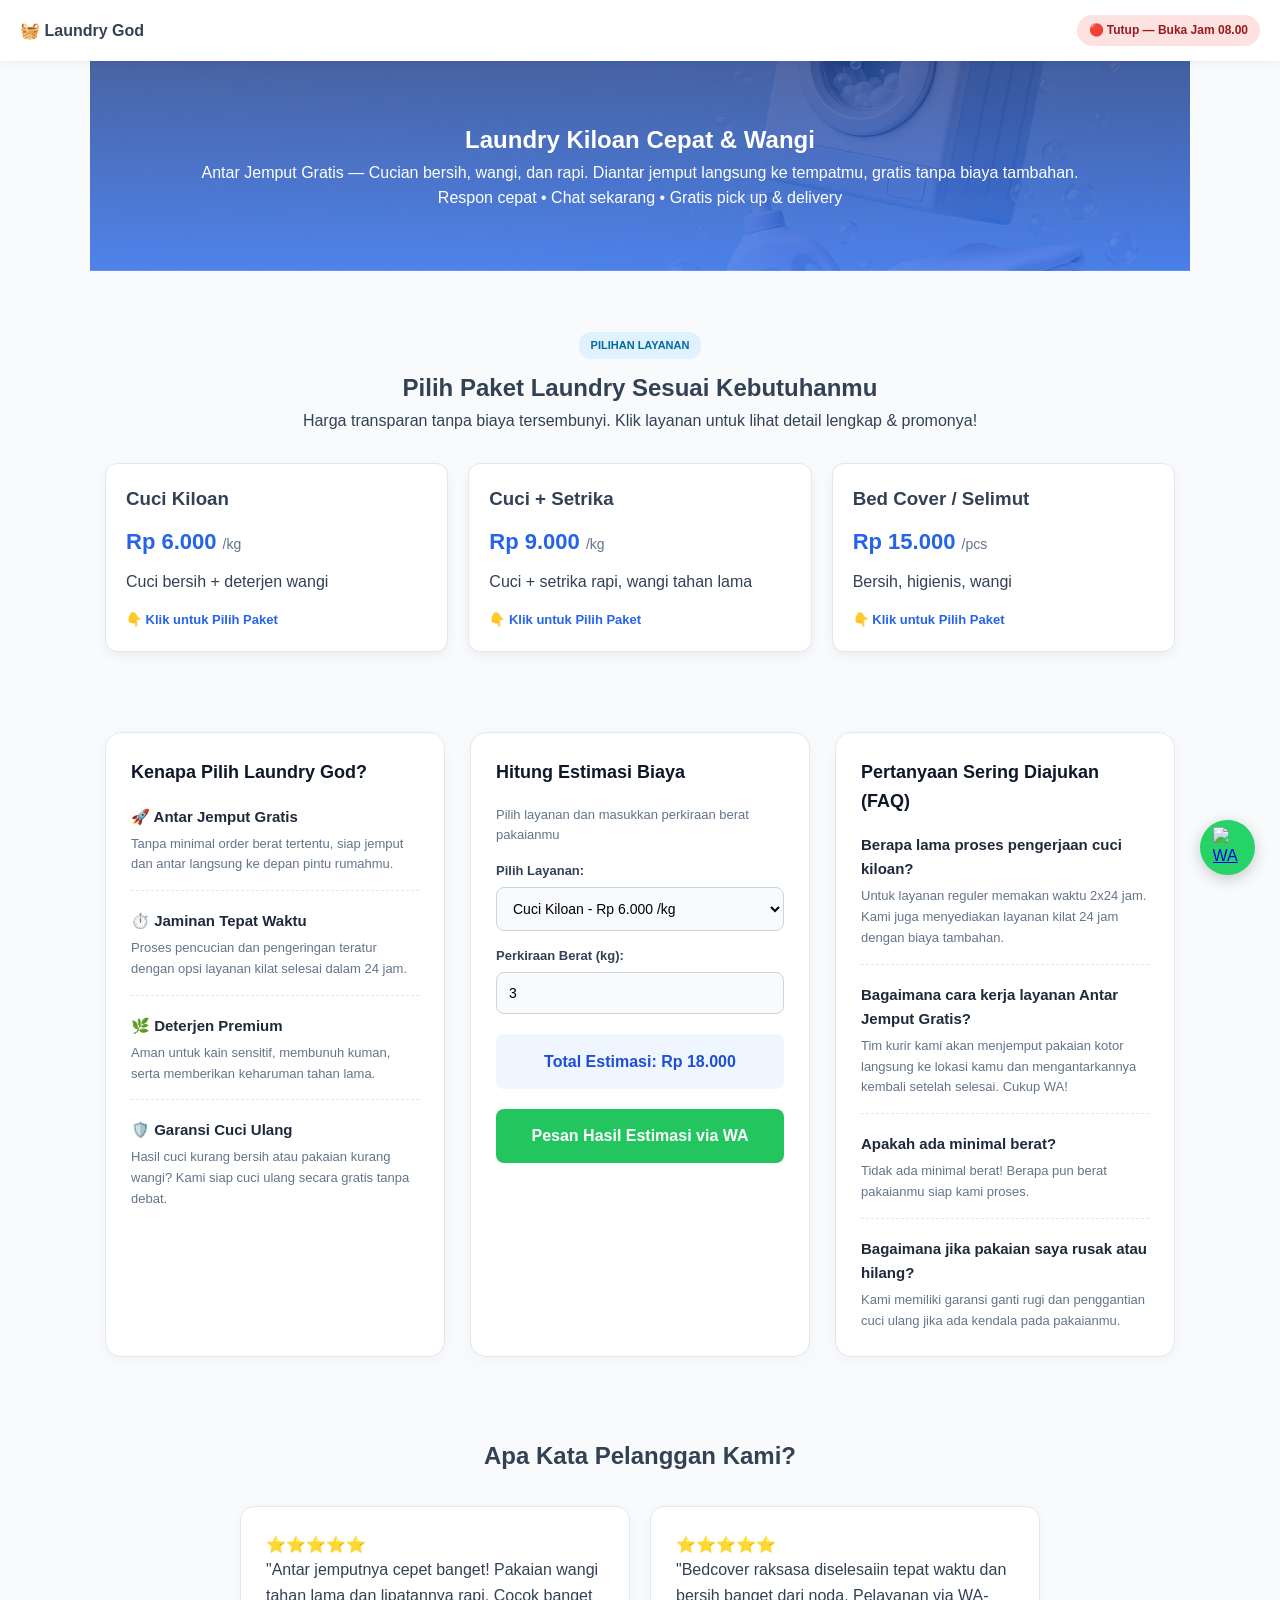
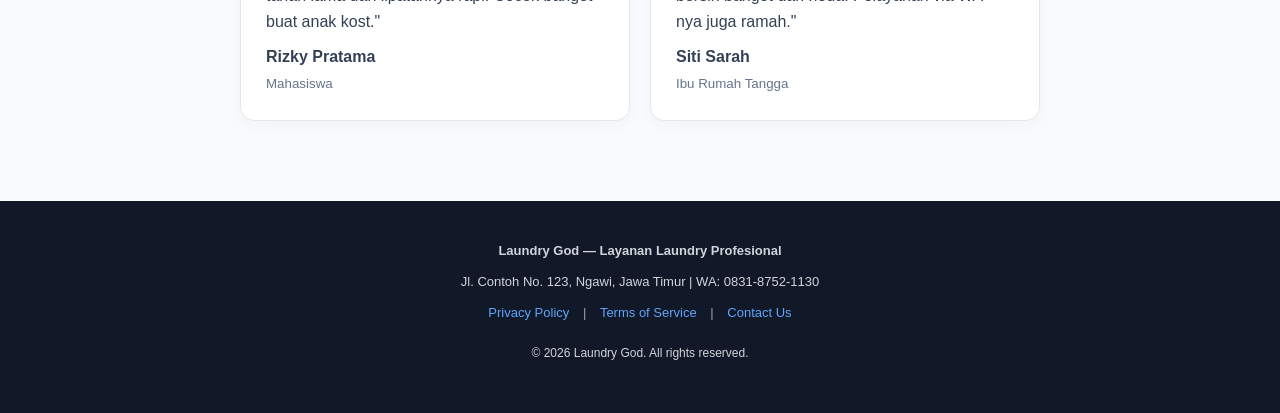
==== commit d06791fc: "Refactor WhatsApp button in index.html Removed duplicate WhatsApp button and updated comment." ====
--- a/index.html
+++ b/index.html
@@ -160,14 +160,10 @@
         <p class="copyright">&copy; 2026 Laundry God. All rights reserved.</p>
     </footer>
 
-    <!-- TOMBOL WA MELAYANG -->
-    <a href="https://wa.me/6283187521130" class="btn-float-wa" target="_blank" aria-label="Chat WhatsApp">
-        <img src="https://upload.wikimedia.org/wikipedia/commons/6/6b/WhatsApp.svg" alt="WA" width="30">
-    <!-- TOMBOL WA MELAYANG -->
+    
+    <!-- TOMBOL WA MELAYANG (CUMA BOLEH ADA 1) -->
     <a id="btn-float-wa" href="https://wa.me/6283187521130" class="btn-float-wa" target="_blank" aria-label="Chat WhatsApp">
         <img src="https://upload.wikimedia.org/wikipedia/commons/6/6b/WhatsApp.svg" alt="WA" width="30">
-    </a>
-        
     </a>
 
     <!-- TOAST NOTIFIKASI DUMMY -->
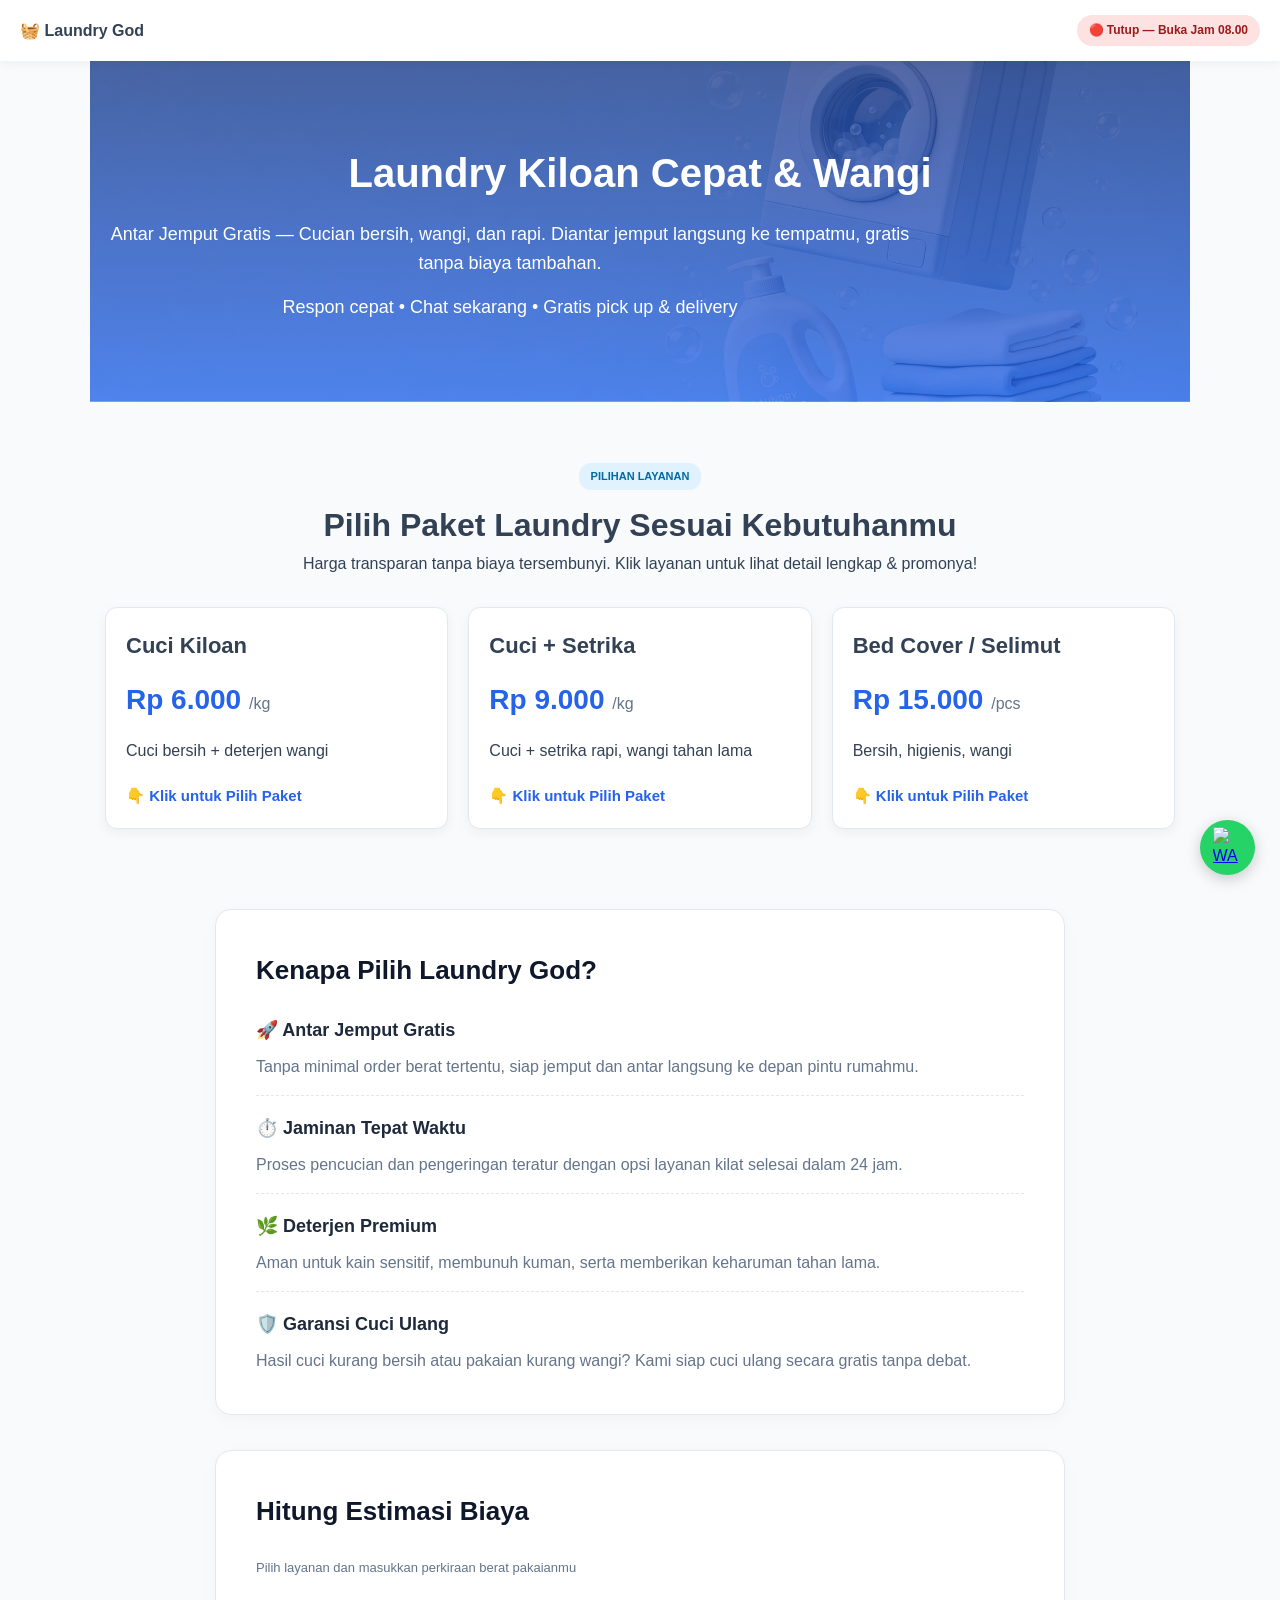
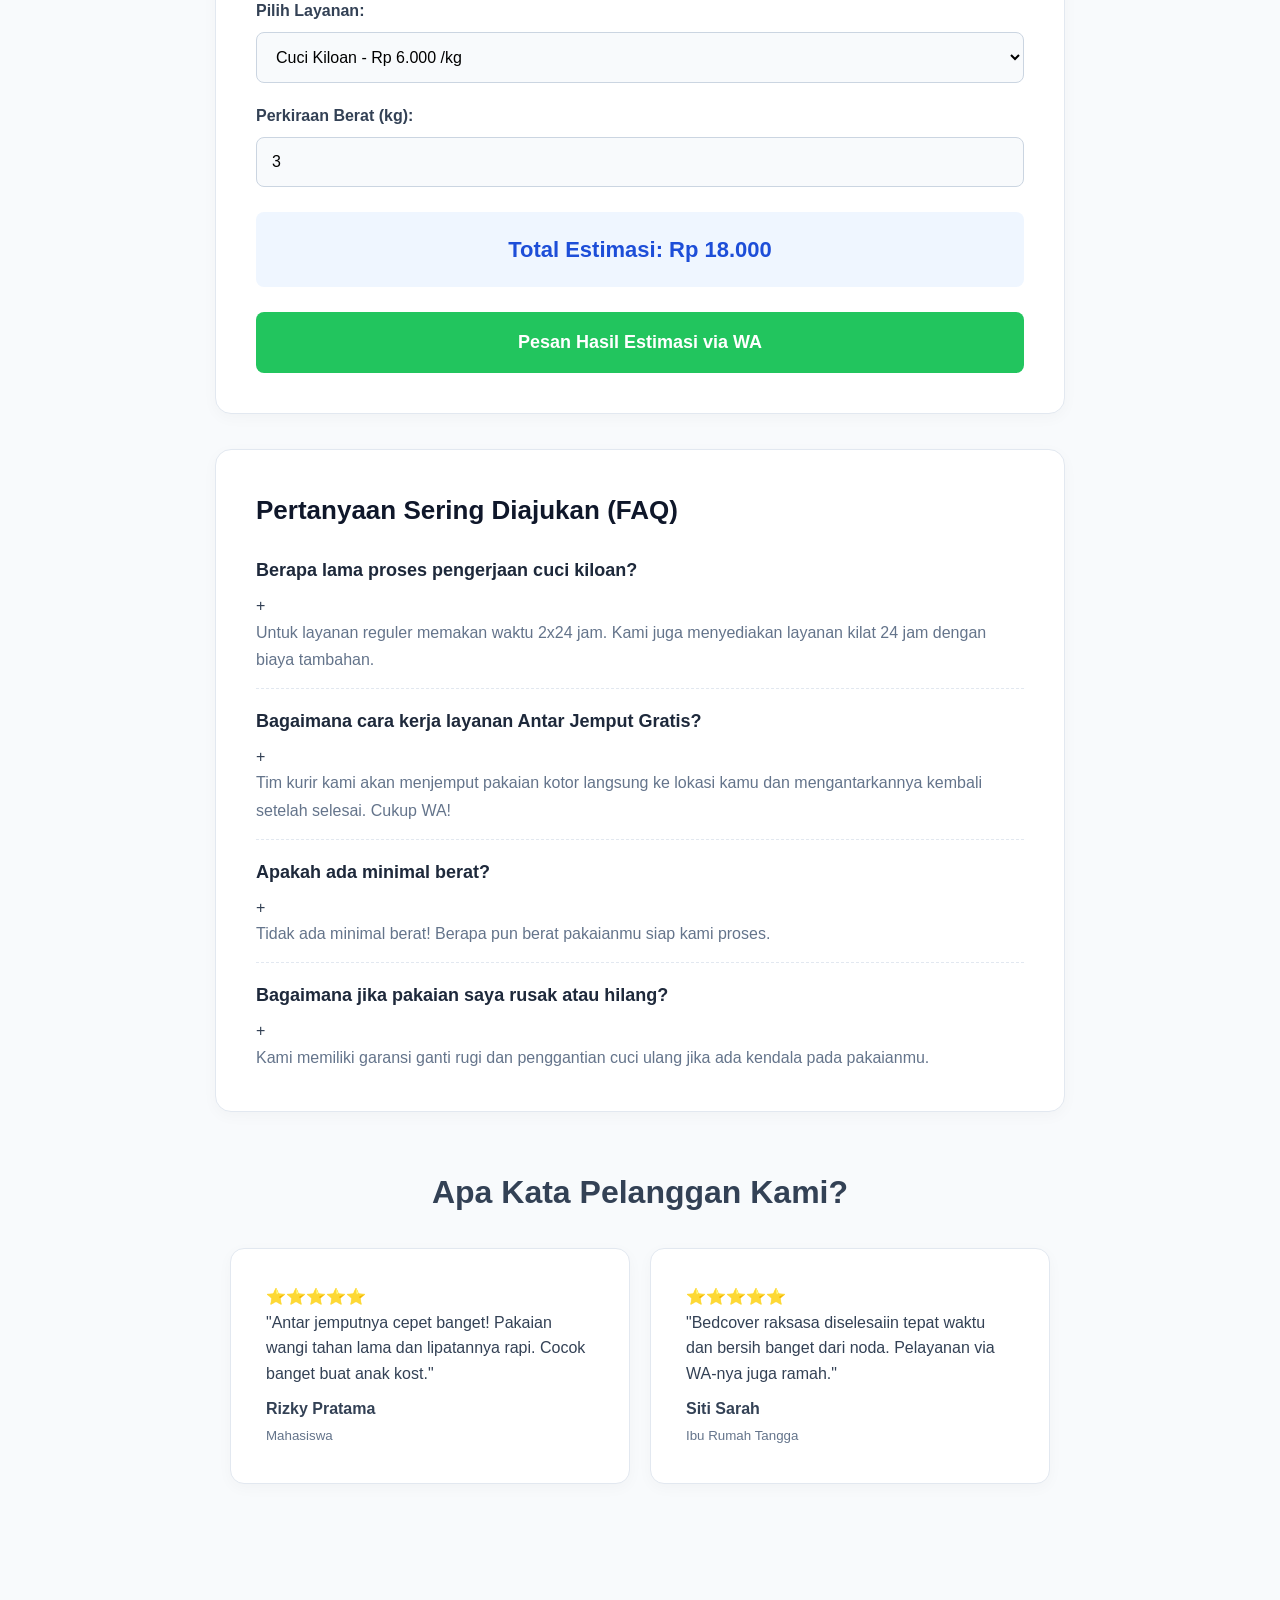
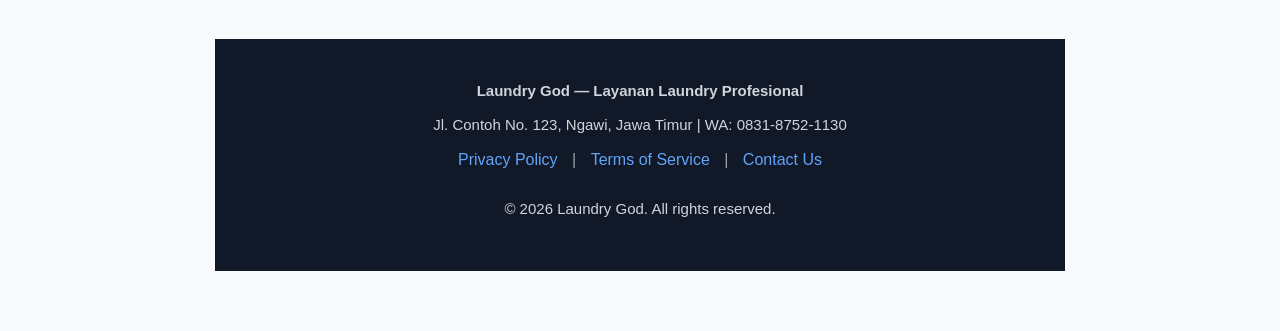
==== commit 813330f3: "Refactor FAQ section to use accordion format" ====
--- a/index.html
+++ b/index.html
@@ -104,28 +104,52 @@
             </div>
 
             <!-- Kolom 3: FAQ -->
+                        <!-- Kolom 3: FAQ (ACCORDION) -->
             <div class="column-box">
                 <h3>Pertanyaan Sering Diajukan (FAQ)</h3>
-                <div class="faq-item">
-                    <h4>Berapa lama proses pengerjaan cuci kiloan?</h4>
-                    <p>Untuk layanan reguler memakan waktu 2x24 jam. Kami juga menyediakan layanan kilat 24 jam dengan biaya tambahan.</p>
-                </div>
-                <div class="faq-item">
-                    <h4>Bagaimana cara kerja layanan Antar Jemput Gratis?</h4>
-                    <p>Tim kurir kami akan menjemput pakaian kotor langsung ke lokasi kamu dan mengantarkannya kembali setelah selesai. Cukup WA!</p>
-                </div>
-                <div class="faq-item">
-                    <h4>Apakah ada minimal berat?</h4>
-                    <p>Tidak ada minimal berat! Berapa pun berat pakaianmu siap kami proses.</p>
-                </div>
-                <div class="faq-item">
-                    <h4>Bagaimana jika pakaian saya rusak atau hilang?</h4>
-                    <p>Kami memiliki garansi ganti rugi dan penggantian cuci ulang jika ada kendala pada pakaianmu.</p>
-                </div>
-            </div>
-
-        </div>
-    </section>
+                
+                <div class="faq-item">
+                    <div class="faq-header">
+                        <h4>Berapa lama proses pengerjaan cuci kiloan?</h4>
+                        <span class="faq-icon">+</span>
+                    </div>
+                    <div class="faq-answer">
+                        <p>Untuk layanan reguler memakan waktu 2x24 jam. Kami juga menyediakan layanan kilat 24 jam dengan biaya tambahan.</p>
+                    </div>
+                </div>
+
+                <div class="faq-item">
+                    <div class="faq-header">
+                        <h4>Bagaimana cara kerja layanan Antar Jemput Gratis?</h4>
+                        <span class="faq-icon">+</span>
+                    </div>
+                    <div class="faq-answer">
+                        <p>Tim kurir kami akan menjemput pakaian kotor langsung ke lokasi kamu dan mengantarkannya kembali setelah selesai. Cukup WA!</p>
+                    </div>
+                </div>
+
+                <div class="faq-item">
+                    <div class="faq-header">
+                        <h4>Apakah ada minimal berat?</h4>
+                        <span class="faq-icon">+</span>
+                    </div>
+                    <div class="faq-answer">
+                        <p>Tidak ada minimal berat! Berapa pun berat pakaianmu siap kami proses.</p>
+                    </div>
+                </div>
+
+                <div class="faq-item">
+                    <div class="faq-header">
+                        <h4>Bagaimana jika pakaian saya rusak atau hilang?</h4>
+                        <span class="faq-icon">+</span>
+                    </div>
+                    <div class="faq-answer">
+                        <p>Kami memiliki garansi ganti rugi dan penggantian cuci ulang jika ada kendala pada pakaianmu.</p>
+                    </div>
+                </div>
+
+            </div>
+
 
     <!-- TESTIMONI -->
     <section class="container">
--- a/style.css
+++ b/style.css
@@ -56,9 +56,25 @@
 .site-footer a { color: #60a5fa; text-decoration: none; margin: 0 10px; }
 .copyright { font-size: 12px; color: #64748b; margin-top: 20px; display: block; }
 
-/* --- FLOAT BUTTON WA --- */
-.btn-float-wa { position: fixed; bottom: 25px; right: 25px; width: 55px; height: 55px; background-color: #25d366; border-radius: 50%; display: flex; align-items: center; justify-content: center; box-shadow: 0 4px 15px rgba(0,0,0,0.2); z-index: 9999; transition: transform 0.2s; }
-.btn-float-wa:hover { transform: scale(1.1); }
+/* --- FLOAT BUTTON WA (FIX SMOOTH 60FPS) --- */
+.btn-float-wa { 
+    position: fixed; 
+    bottom: 25px; 
+    right: 25px; 
+    width: 55px; 
+    height: 55px; 
+    background-color: #25d366; 
+    border-radius: 50%; 
+    display: flex; 
+    align-items: center; 
+    justify-content: center; 
+    box-shadow: 0 4px 15px rgba(0,0,0,0.2); 
+    z-index: 9999; 
+    
+    /* Aktifkan Hardware Acceleration GPU */
+    will-change: transform; 
+    touch-action: none; /* Cegah layar ikut scroll saat disentuh */
+}
 
 /* --- TOAST NOTIFICATION --- */
 .toast-notification { position: fixed; bottom: 30px; left: 25px; background: #ffffff; padding: 12px 16px; border-radius: 10px; border-left: 4px solid #22c55e; box-shadow: 0 4px 20px rgba(0,0,0,0.15); display: flex; align-items: center; gap: 12px; font-size: 12px; z-index: 9998; opacity: 0; transform: translateY(20px); transition: opacity 0.4s ease, transform 0.4s ease; max-width: 280px; }
@@ -70,11 +86,75 @@
 /* DESKTOP MODE (Tablet & PC) >= 768px       */
 /* ========================================= */
 @media (min-width: 768px) {
-    .services-grid, .features-calc-grid { 
+    /* 1. Kartu Layanan (Pilihan Paket) 3 Kolom */
+    .services-grid { 
         display: grid; 
         grid-template-columns: repeat(3, 1fr); 
-        gap: 25px; 
+        gap: 30px; 
     }
+
+    /* 2. Bagian Tengah (Fitur, Kalkulator, FAQ) Numpuk ke Bawah */
+    .features-calc-grid {
+        display: flex;
+        flex-direction: column;
+        gap: 35px;
+        max-width: 850px; /* Diperlebar sedikit biar lega */
+        margin: 0 auto;
+    }
+
+    /* 3. Testimoni 2 Kolom */
+    .testimonial-grid { 
+        display: grid; 
+        grid-template-columns: repeat(2, 1fr); 
+        gap: 30px; 
+        max-width: 900px;
+        margin: 0 auto;
+    }
+
+    /* --- PEMBESARAN UKURAN (FONT & PADDING) KHUSUS DESKTOP --- */
+    
+    /* Hero Banner */
+    .hero { padding: 80px 20px; }
+    .hero h1 { font-size: 40px; margin-bottom: 15px; }
+    .hero p { font-size: 18px; max-width: 800px; }
+    .hero-sub { font-size: 15px; margin-top: 15px; }
+
+    /* Judul Section */
+    .section-title h2 { font-size: 32px; }
+    .section-title p { font-size: 16px; }
+
+    /* Kartu Layanan */
+    .card { padding: 35px; }
+    .card h3 { font-size: 22px; }
+    .price { font-size: 28px; margin: 15px 0; }
+    .price span { font-size: 16px; }
+    .card-btn-hint { font-size: 15px; margin-top: 20px; }
+
+    /* Kotak Tengah (Fitur & FAQ) */
+    .column-box { padding: 40px; }
+    .column-box h3 { font-size: 26px; margin-bottom: 25px; }
+    .feature-item h4, .faq-item h4 { font-size: 18px; margin-bottom: 8px; }
+    .feature-item p, .faq-item p { font-size: 16px; line-height: 1.7; }
+    
+    /* Kalkulator */
+    .calculator-card label { font-size: 16px; margin: 20px 0 8px 0; }
+    .calculator-card select, .calculator-card input { font-size: 16px; padding: 15px; }
+    .calculator-card h4#total-harga { font-size: 22px; padding: 20px; margin: 25px 0; }
+    .btn-wa { font-size: 18px; padding: 16px; }
+
+    /* Footer */
+    .site-footer { font-size: 16px; padding: 60px 20px; }
+    .site-footer p { font-size: 15px; }
+    .copyright { font-size: 14px; margin-top: 25px; }
+}
+
+        flex-direction: column;
+        gap: 25px;
+        max-width: 750px; /* Lebar dibatasi agar tidak terlalu melar di layar PC */
+        margin: 0 auto;   /* Posisikan kotak di tengah layar */
+    }
+
+    /* 3. Testimoni TETAP 2 kolom ke samping */
     .testimonial-grid { 
         display: grid; 
         grid-template-columns: repeat(2, 1fr); 
@@ -82,85 +162,6 @@
         max-width: 800px;
         margin: 0 auto;
     }
-}
-tom: 1.5rem !important;
-    font-weight: 700 !important;
-}
-
-.testimonial-grid {
-    display: flex !important;
-    flex-direction: column !important;
-    gap: 1rem !important;
-    max-width: 600px !important;
-    margin: 0 auto !important;
-}
-
-.testimonial-card {
-    background: #f8fafc !important;
-    border: 1px solid #e2e8f0 !important;
-    border-radius: 12px !important;
-    padding: 1.25rem !important;
-    text-align: left !important;
-    box-shadow: 0 2px 6px rgba(0,0,0,0.03) !important;
-    box-sizing: border-box !important;
-}
-
-.stars {
-    color: #f59e0b !important;
-    font-size: 1.1rem !important;
-    margin-bottom: 0.5rem !important;
-}
-
-.testimonial-card p {
-    font-size: 0.88rem !important;
-    color: #334155 !important;
-    line-height: 1.5 !important;
-    font-style: italic !important;
-    margin-bottom: 0.75rem !important;
-}
-
-.client-info strong {
-    display: block !important;
-    font-size: 0.9rem !important;
-    color: #0f172a !important;
-    font-weight: 700 !important;
-}
-
-.client-info span {
-    display: block !important;
-    font-size: 0.78rem !important;
-    color: #64748b !important;
-}
-
-/* Styling Halaman Detail Modern */
-.detail-header {
-    background: linear-gradient(135deg, #1e3a8a, #2563eb);
-    color: #ffffff;
-    padding: 2rem 1.25rem 2.5rem;
-    text-align: center;
-    position: relative;
-    border-bottom-left-radius: 20px;
-    border-bottom-right-radius: 20px;
-}
-
-.btn-back {
-    display: inline-block;
-    color: #93c5fd;
-    text-decoration: none;
-    font-size: 0.85rem;
-    font-weight: 600;
-    margin-bottom: 1rem;
-}
-
-.badge-tag {
-    display: table;
-    margin: 0 auto 0.5rem;
-    background: rgba(255, 255, 255, 0.2);
-    padding: 3px 12px;
-    border-radius: 20px;
-    font-size: 0.75rem;
-    font-weight: 600;
-    letter-spacing: 0.5px;
 }
 
 .detail-header h1 {
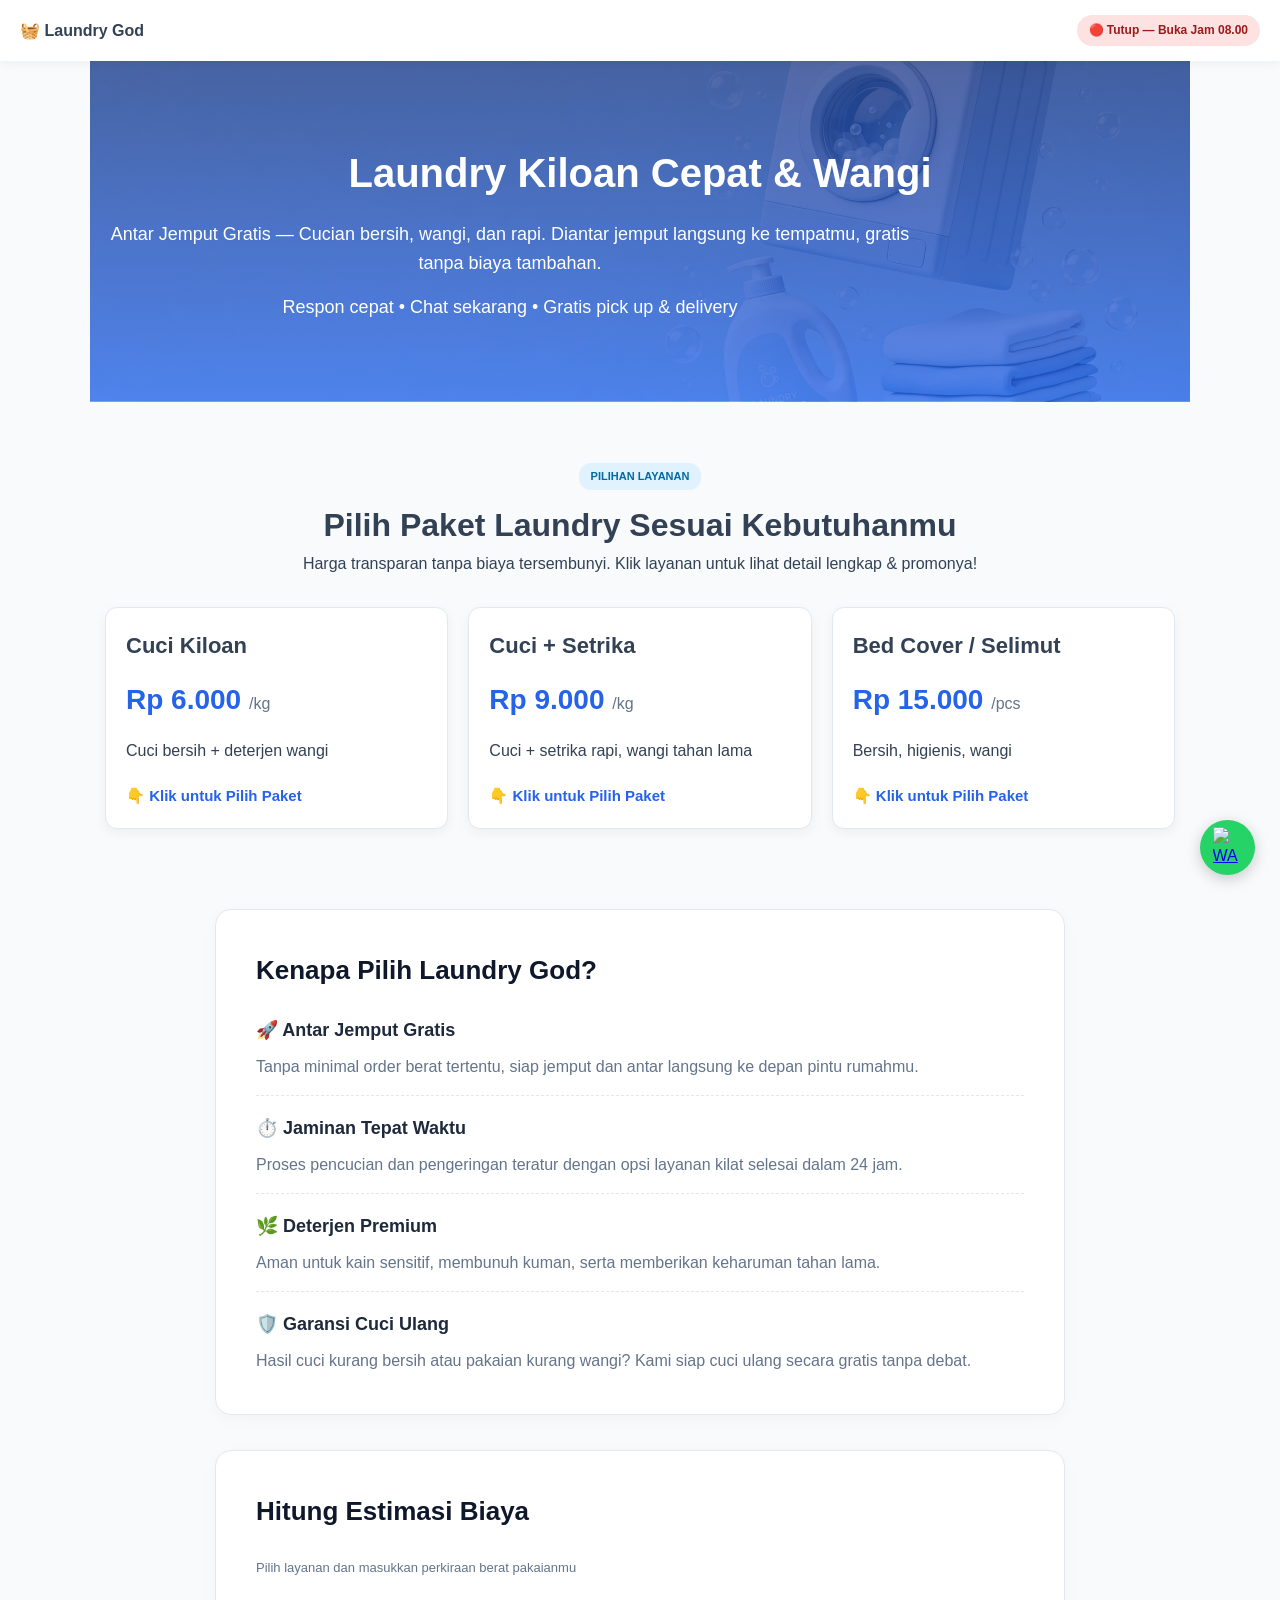
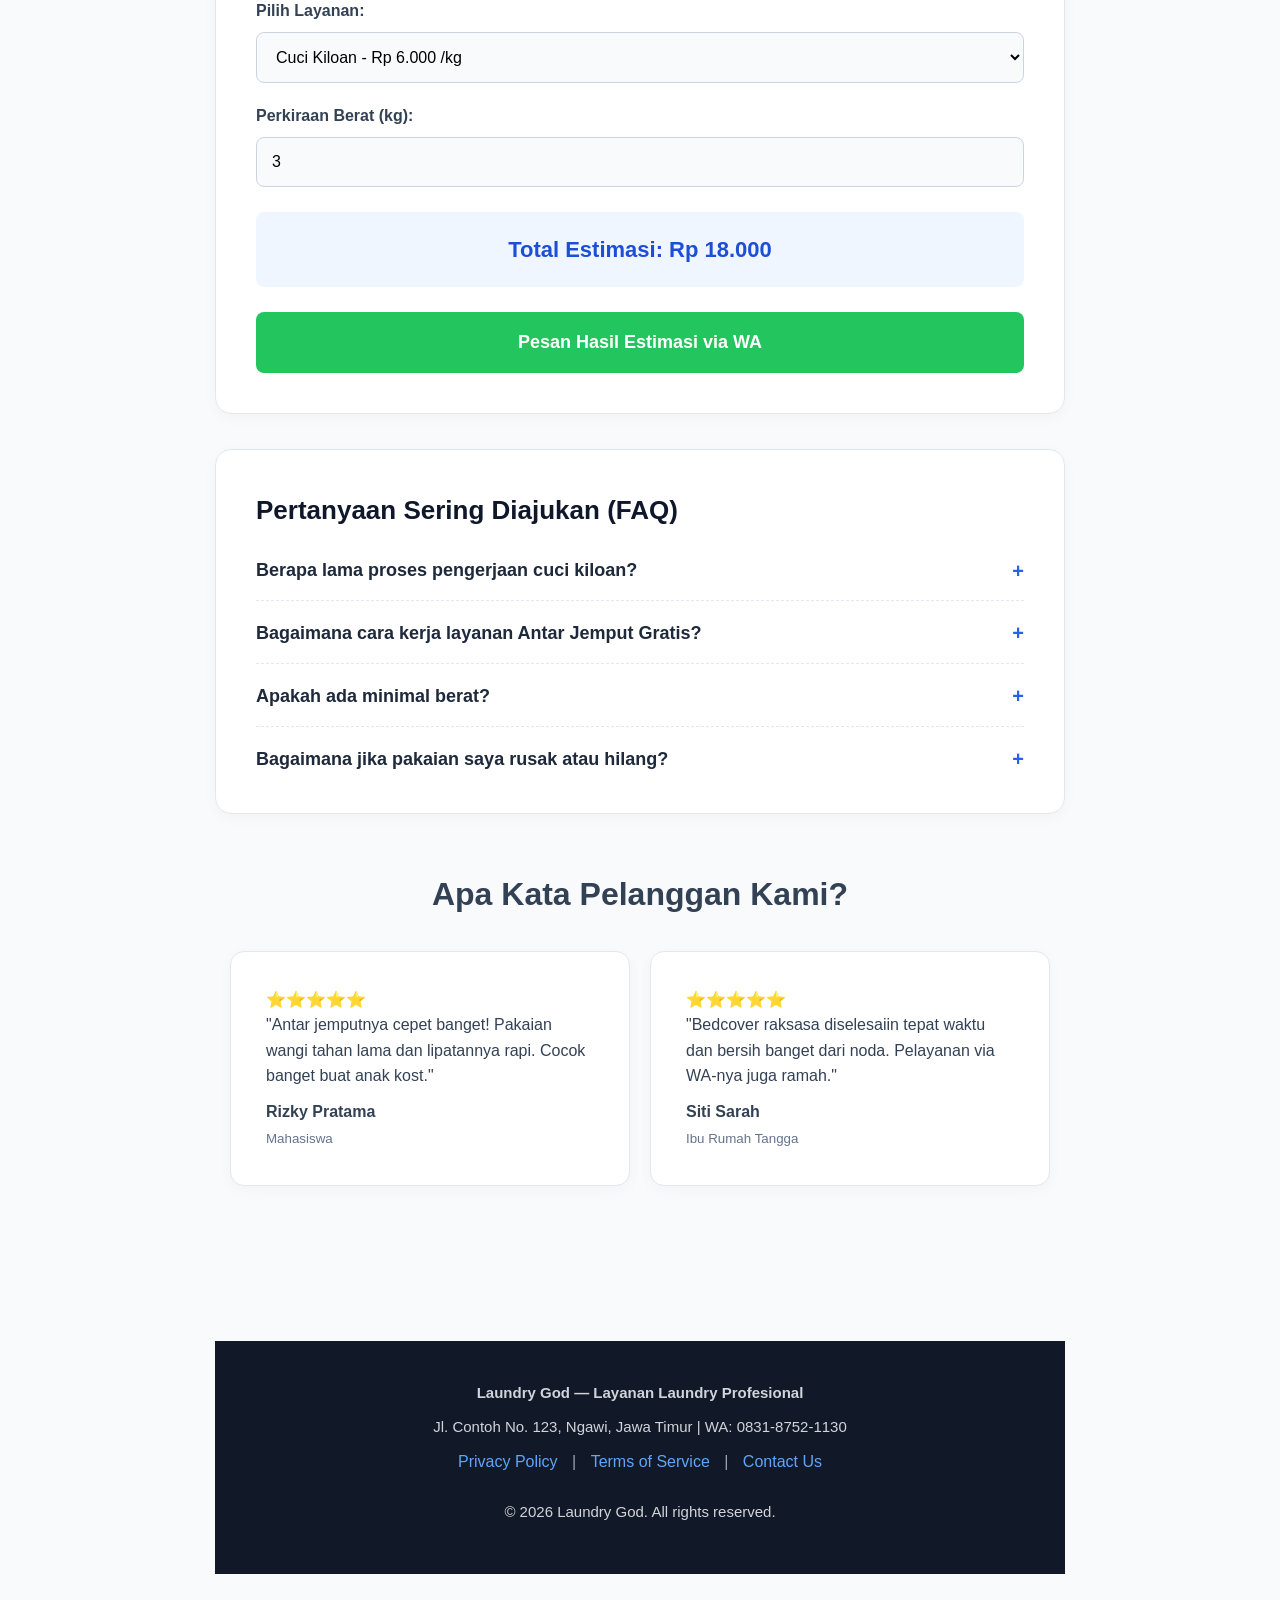
==== commit 60e2bd79: "Add Google site verification meta tag" ====
--- a/index.html
+++ b/index.html
@@ -5,6 +5,7 @@
     <meta name="viewport" content="width=device-width, initial-scale=1.0">
     <title>Laundry God — Laundry Kiloan Cepat & Wangi</title>
     <link rel="stylesheet" href="style.css">
+    <meta name="google-site-verification" content="CIvu6UQCBmLkYG-oV9VZnnVRpuOhH2AslIG7AP5j5sc" />
 </head>
 <body>
 
--- a/style.css
+++ b/style.css
@@ -771,3 +771,48 @@
         transform: translateY(-4px) !important;
     }
 }
+
+/* --- STYLING ACCORDION FAQ --- */
+.faq-item {
+    cursor: pointer;
+    user-select: none;
+    transition: background-color 0.2s ease;
+}
+
+.faq-header {
+    display: flex;
+    justify-content: space-between;
+    align-items: center;
+    gap: 10px;
+}
+
+.faq-header h4 {
+    margin: 0 !important;
+    flex-grow: 1;
+}
+
+.faq-icon {
+    font-size: 20px;
+    font-weight: bold;
+    color: #2563eb;
+    transition: transform 0.3s ease;
+    line-height: 1;
+}
+
+/* Jawaban sembunyi secara default */
+.faq-answer {
+    max-height: 0;
+    overflow: hidden;
+    transition: max-height 0.3s cubic-bezier(0, 1, 0, 1), padding 0.3s ease;
+    padding: 0;
+}
+
+/* Kondisi saat FAQ aktif/diklik */
+.faq-item.active .faq-answer {
+    max-height: 300px;
+    padding-top: 10px;
+}
+
+.faq-item.active .faq-icon {
+    transform: rotate(45deg); /* Mengubah ikon '+' jadi 'x' */
+}
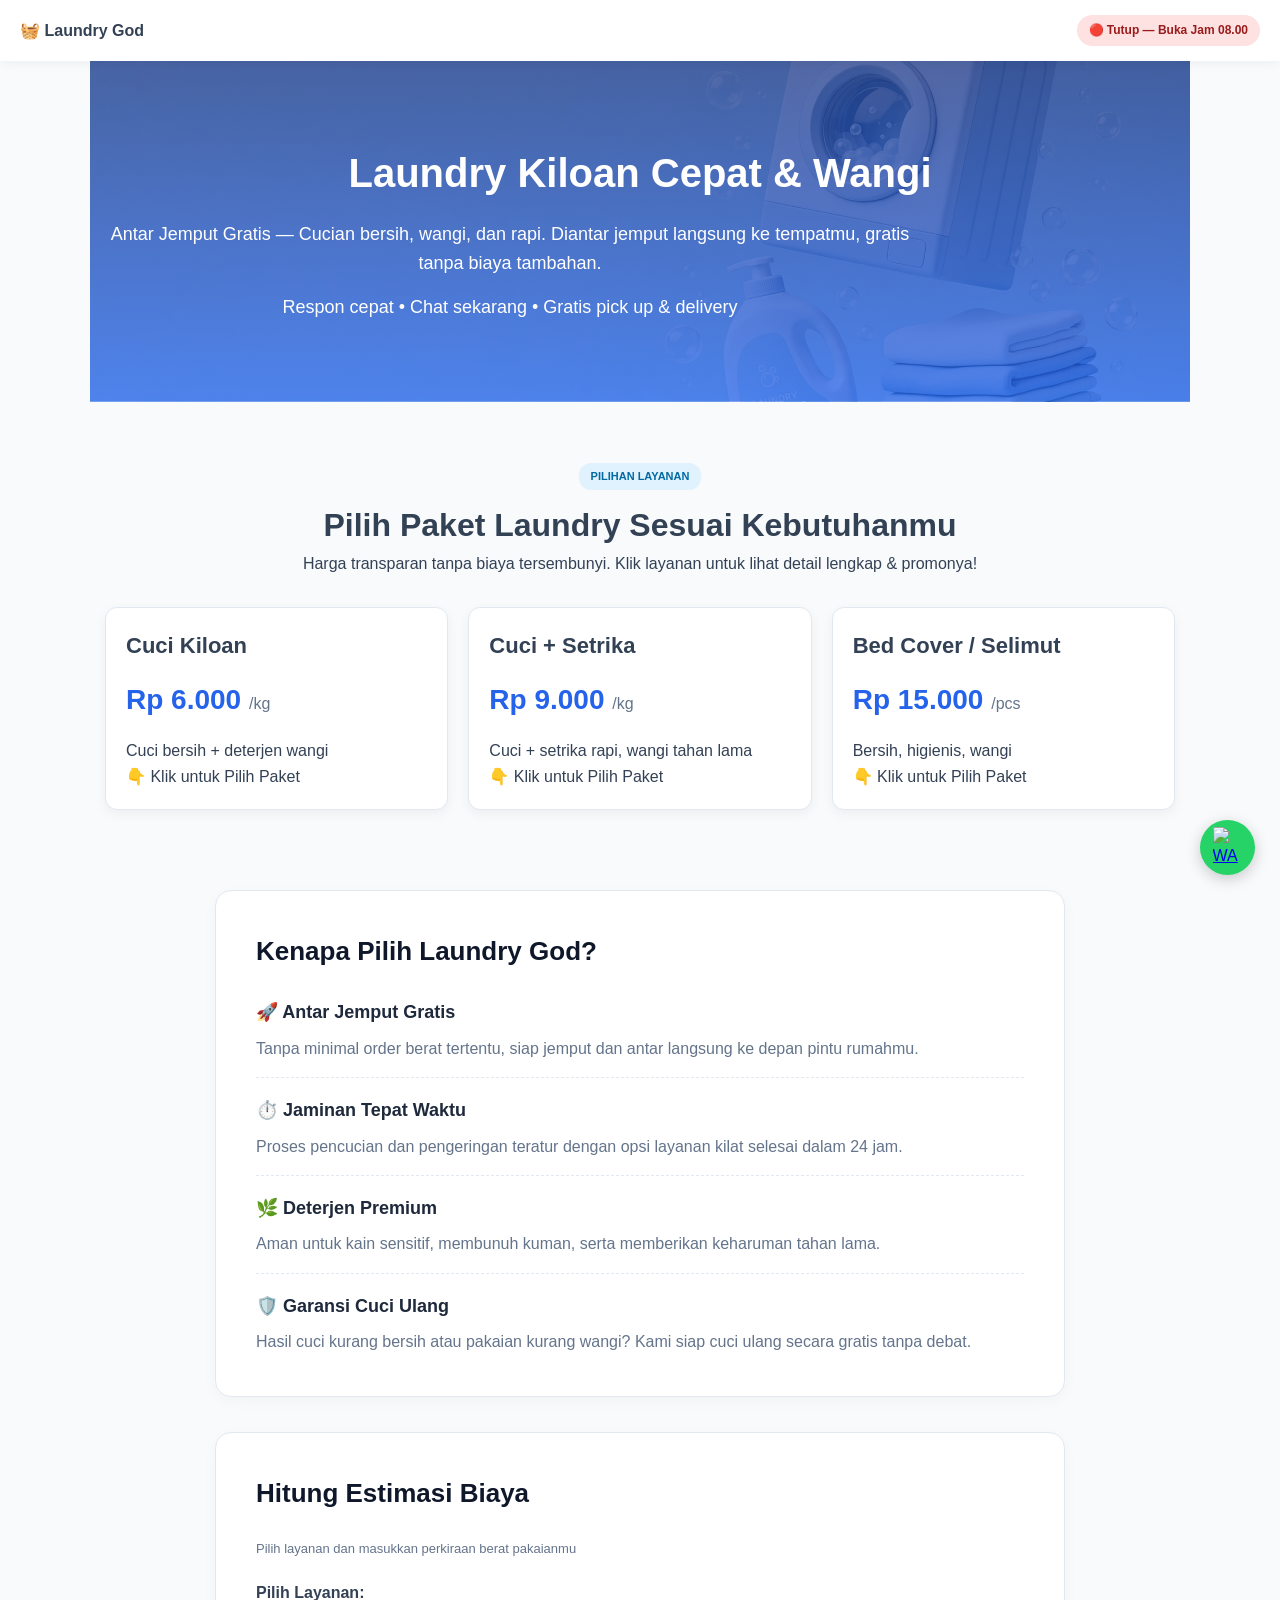
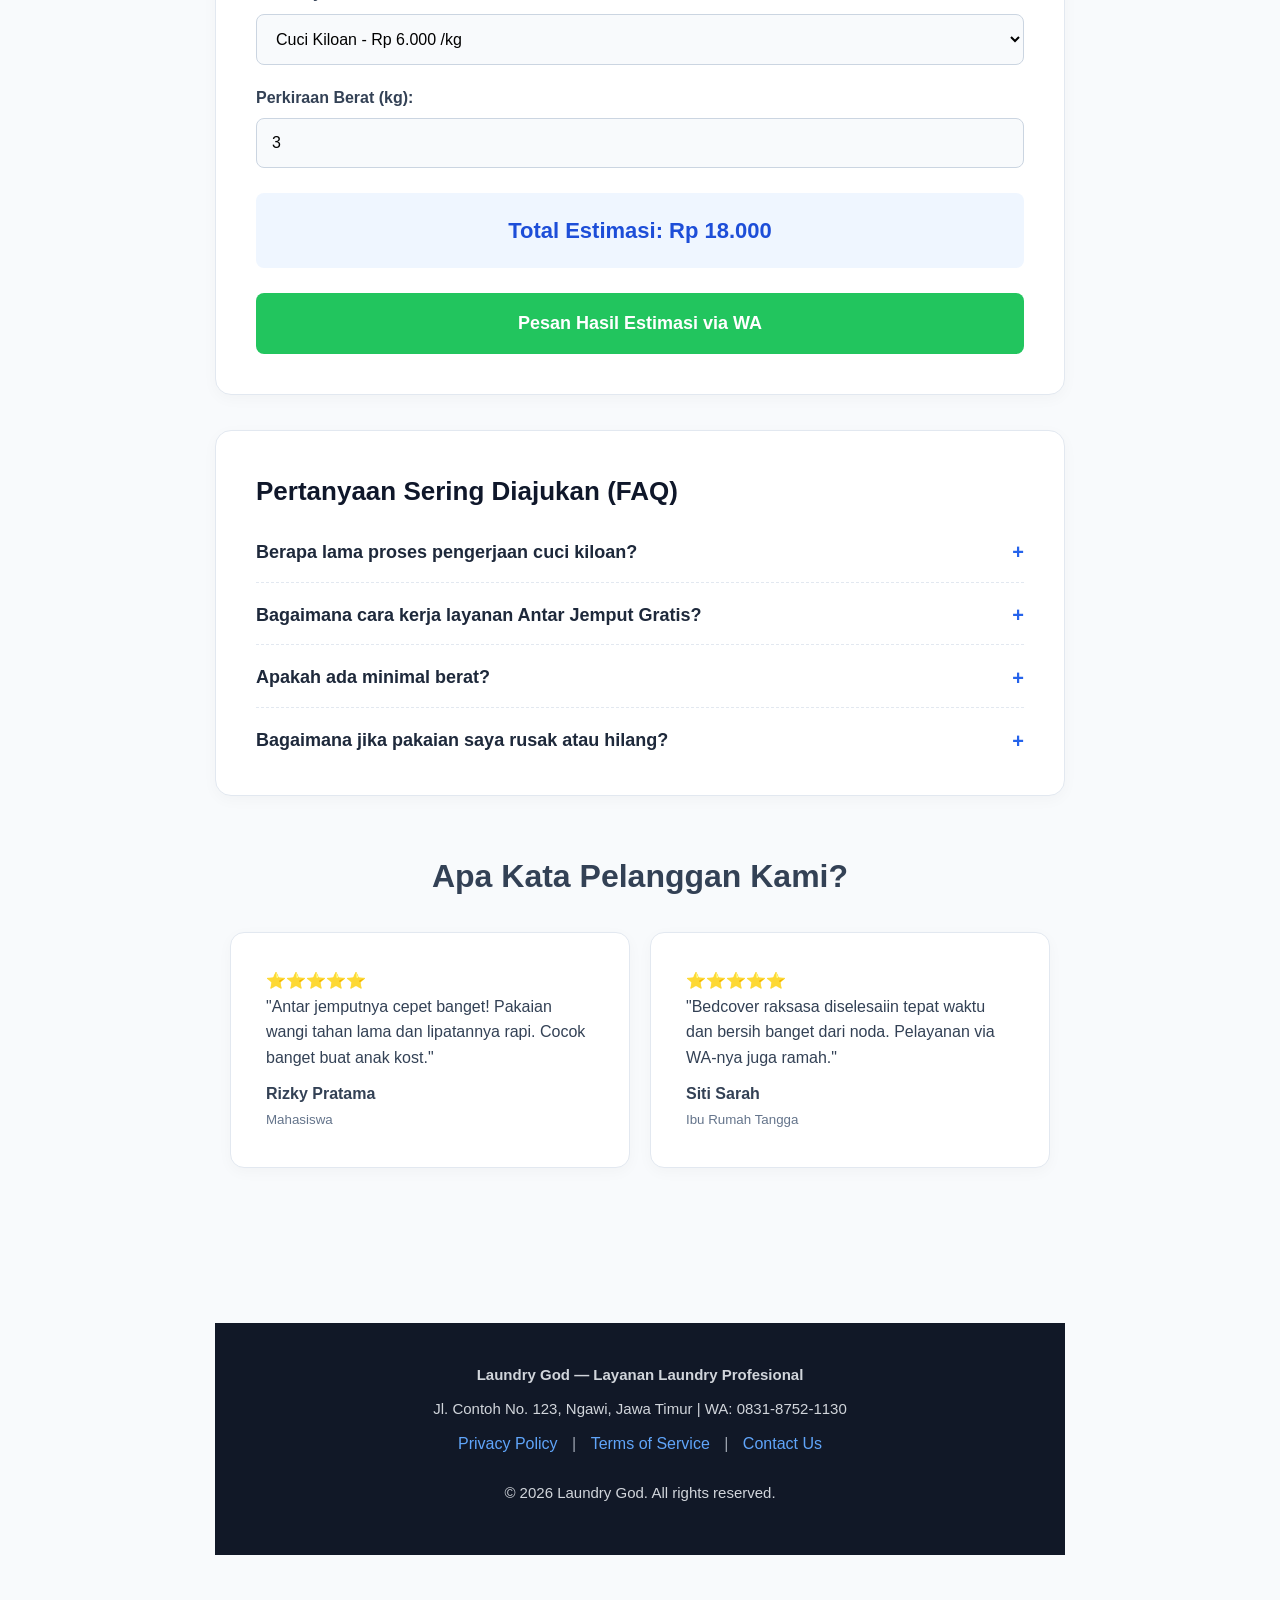
==== commit 43d57166: "Replace small hints with button paragraphs in cards" ====
--- a/index.html
+++ b/index.html
@@ -39,19 +39,19 @@
                 <h3>Cuci Kiloan</h3>
                 <p class="price">Rp 6.000 <span>/kg</span></p>
                 <p>Cuci bersih + deterjen wangi</p>
-                <small class="card-btn-hint">👇 Klik untuk Pilih Paket</small>
+                <p class="btn-pilih">👇 Klik untuk Pilih Paket</p>
             </div>
             <div class="card" onclick="pilihLayanan('9000')">
                 <h3>Cuci + Setrika</h3>
                 <p class="price">Rp 9.000 <span>/kg</span></p>
                 <p>Cuci + setrika rapi, wangi tahan lama</p>
-                <small class="card-btn-hint">👇 Klik untuk Pilih Paket</small>
+                <p class="btn-pilih">👇 Klik untuk Pilih Paket</p>
             </div>
             <div class="card" onclick="pilihLayanan('15000')">
                 <h3>Bed Cover / Selimut</h3>
                 <p class="price">Rp 15.000 <span>/pcs</span></p>
                 <p>Bersih, higienis, wangi</p>
-                <small class="card-btn-hint">👇 Klik untuk Pilih Paket</small>
+                <p class="btn-pilih">👇 Klik untuk Pilih Paket</p>
             </div>
         </div>
     </section>
--- a/style.css
+++ b/style.css
@@ -816,3 +816,38 @@
 .faq-item.active .faq-icon {
     transform: rotate(45deg); /* Mengubah ikon '+' jadi 'x' */
 }
+
+/* ==========================================
+   FORCE UBAH 'KLIK UNTUK PILIH PAKET' JADI TOMBOL
+   ========================================== */
+
+/* Targetkan elemen link / button / teks klik di dalam card */
+.card a, 
+.card button,
+.card [onclick],
+.card .btn,
+.service-card a,
+.service-card button {
+  display: block !important;
+  width: 100% !important;
+  text-align: center !important;
+  background-color: #2563eb !important; /* Warna biru */
+  color: #ffffff !important;           /* Teks putih */
+  font-weight: 700 !important;
+  font-size: 0.9rem !important;
+  padding: 0.75rem 1rem !important;
+  margin-top: 1rem !important;
+  border-radius: 10px !important;
+  border: none !important;
+  text-decoration: none !important;
+  box-shadow: 0 4px 10px rgba(37, 99, 235, 0.25) !important;
+  box-sizing: border-box !important;
+}
+
+/* Efek pas ditekan di HP */
+.card a:active, 
+.card button:active,
+.card [onclick]:active {
+  background-color: #1d4ed8 !important;
+  transform: scale(0.98) !important;
+}
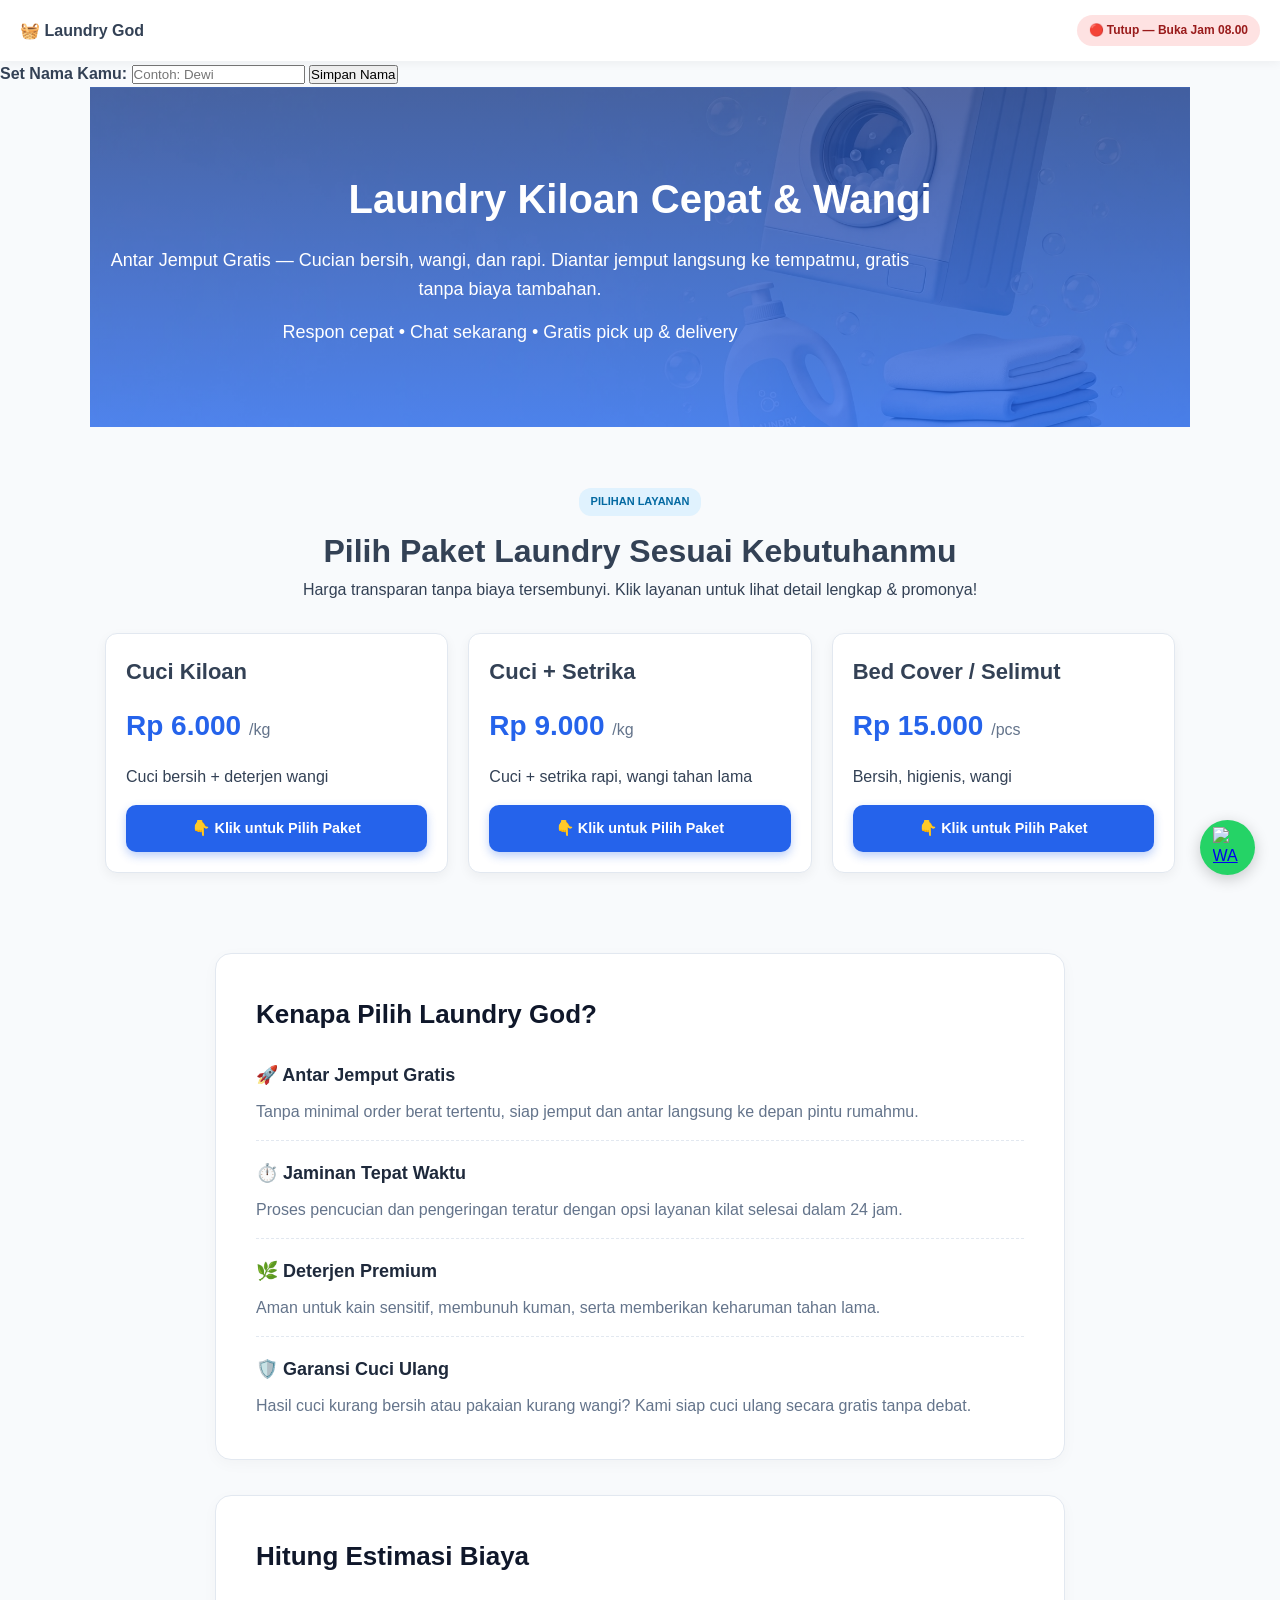
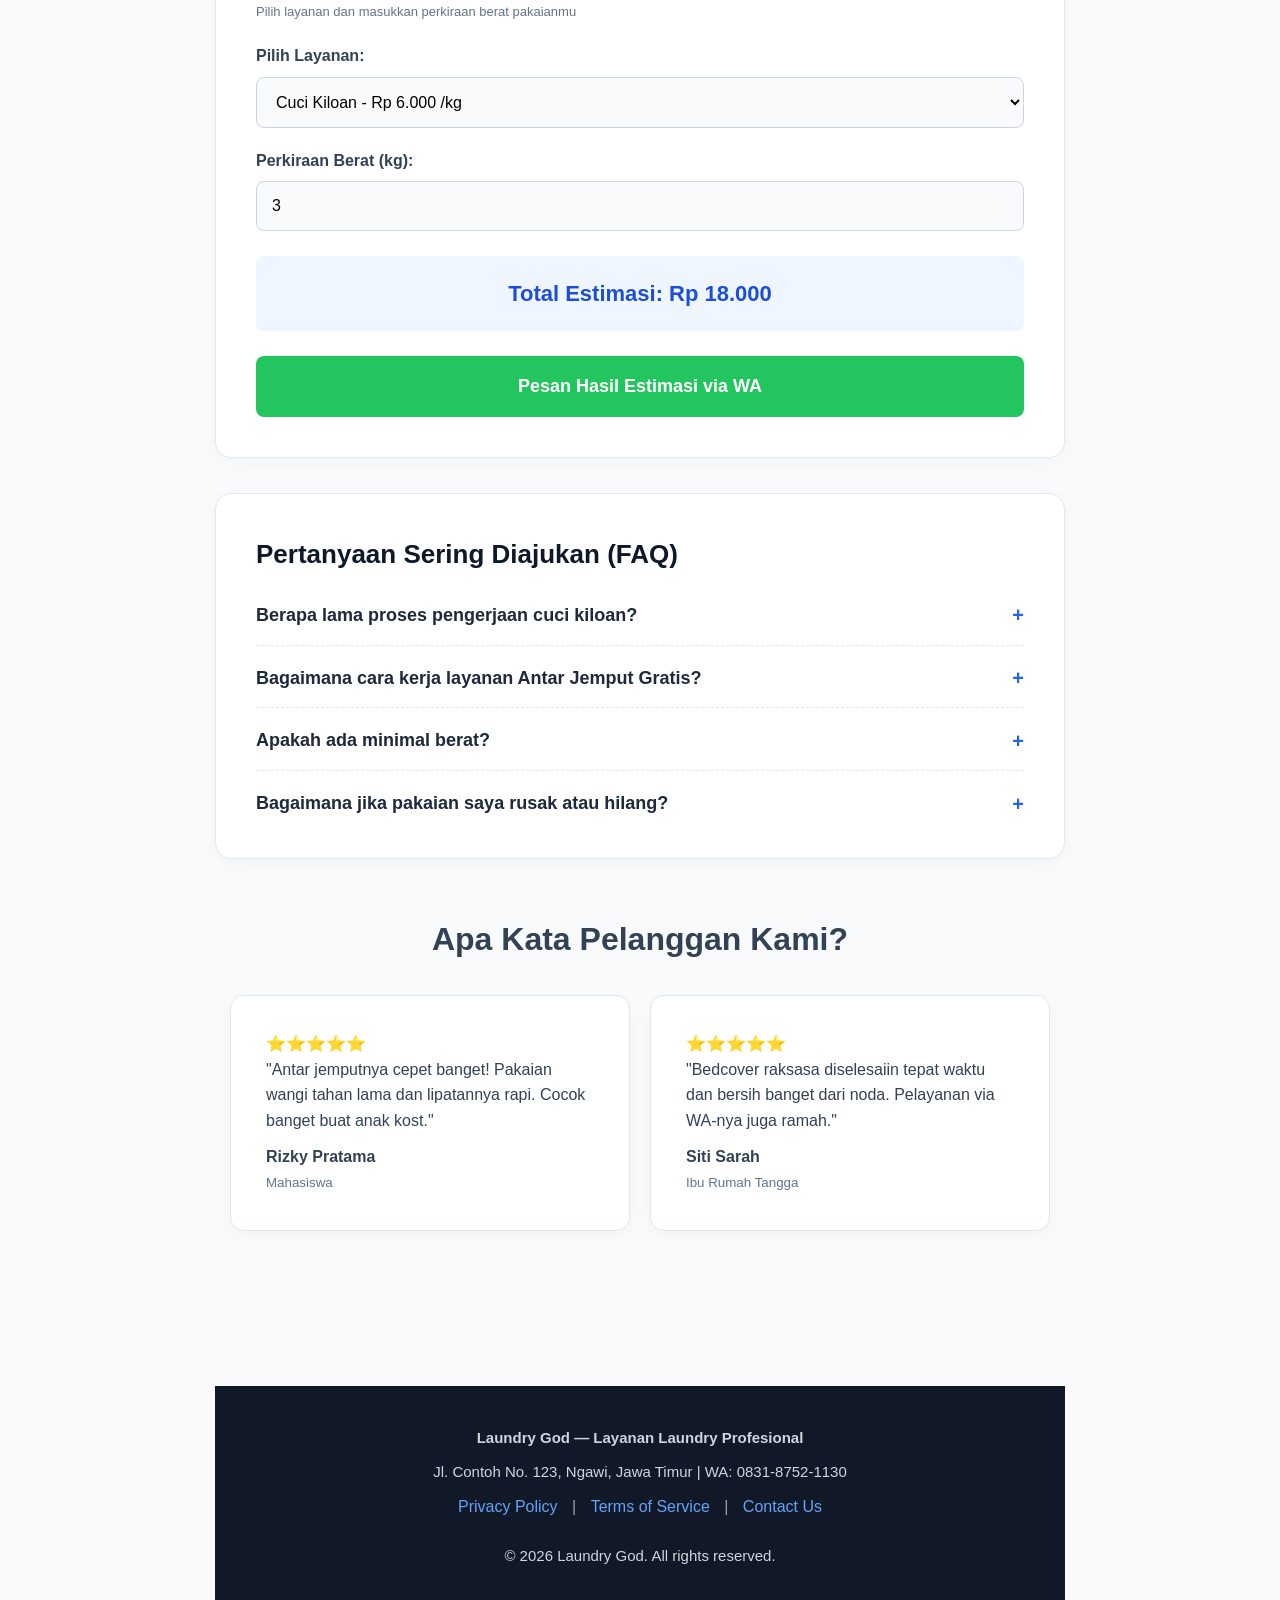
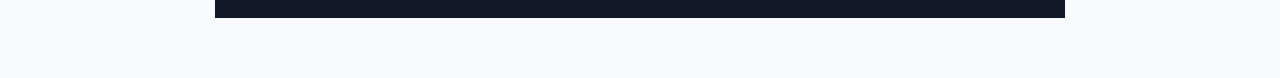
==== commit 759fc6f7: "Implement hamburger menu and user name input Added hamburger menu and user input dropdown for name." ====
--- a/index.html
+++ b/index.html
@@ -16,6 +16,23 @@
         </div>
         <span id="status-buka" class="badge-status">🟢 Buka Hari Ini</span>
     </header>
+    
+        <!-- Tombol Garis Tiga (Hamburger) -->
+<div class="menu-user-wrapper">
+  <div class="hamburger-icon" id="hamburgerBtn">
+    <span></span>
+    <span></span>
+    <span></span>
+  </div>
+
+  <!-- Pop-up Menu Input Nama -->
+  <div class="user-dropdown-box" id="userDropdown">
+    <label><b>Set Nama Kamu:</b></label>
+    <input type="text" id="inputNamaUser" placeholder="Contoh: Dewi" />
+    <button id="btnSimpanNama">Simpan Nama</button>
+  </div>
+</div>
+    
 
     <!-- HERO BANNER -->
     <section class="hero">
--- a/style.css
+++ b/style.css
@@ -818,36 +818,27 @@
 }
 
 /* ==========================================
-   FORCE UBAH 'KLIK UNTUK PILIH PAKET' JADI TOMBOL
+   STYLING TOMBOL PILIH PAKET
    ========================================== */
-
-/* Targetkan elemen link / button / teks klik di dalam card */
-.card a, 
-.card button,
-.card [onclick],
-.card .btn,
-.service-card a,
-.service-card button {
+.btn-pilih {
   display: block !important;
   width: 100% !important;
   text-align: center !important;
-  background-color: #2563eb !important; /* Warna biru */
+  background-color: #2563eb !important; /* Warna biru tombol */
   color: #ffffff !important;           /* Teks putih */
   font-weight: 700 !important;
   font-size: 0.9rem !important;
   padding: 0.75rem 1rem !important;
   margin-top: 1rem !important;
   border-radius: 10px !important;
-  border: none !important;
-  text-decoration: none !important;
-  box-shadow: 0 4px 10px rgba(37, 99, 235, 0.25) !important;
+  cursor: pointer !important;
+  box-shadow: 0 4px 10px rgba(37, 99, 235, 0.3) !important;
   box-sizing: border-box !important;
-}
-
-/* Efek pas ditekan di HP */
-.card a:active, 
-.card button:active,
-.card [onclick]:active {
+  transition: all 0.2s ease-in-out !important;
+}
+
+/* Efek saat dipencet di HP */
+.btn-pilih:active {
   background-color: #1d4ed8 !important;
-  transform: scale(0.98) !important;
-}
+  transform: scale(0.97) !important;
+}
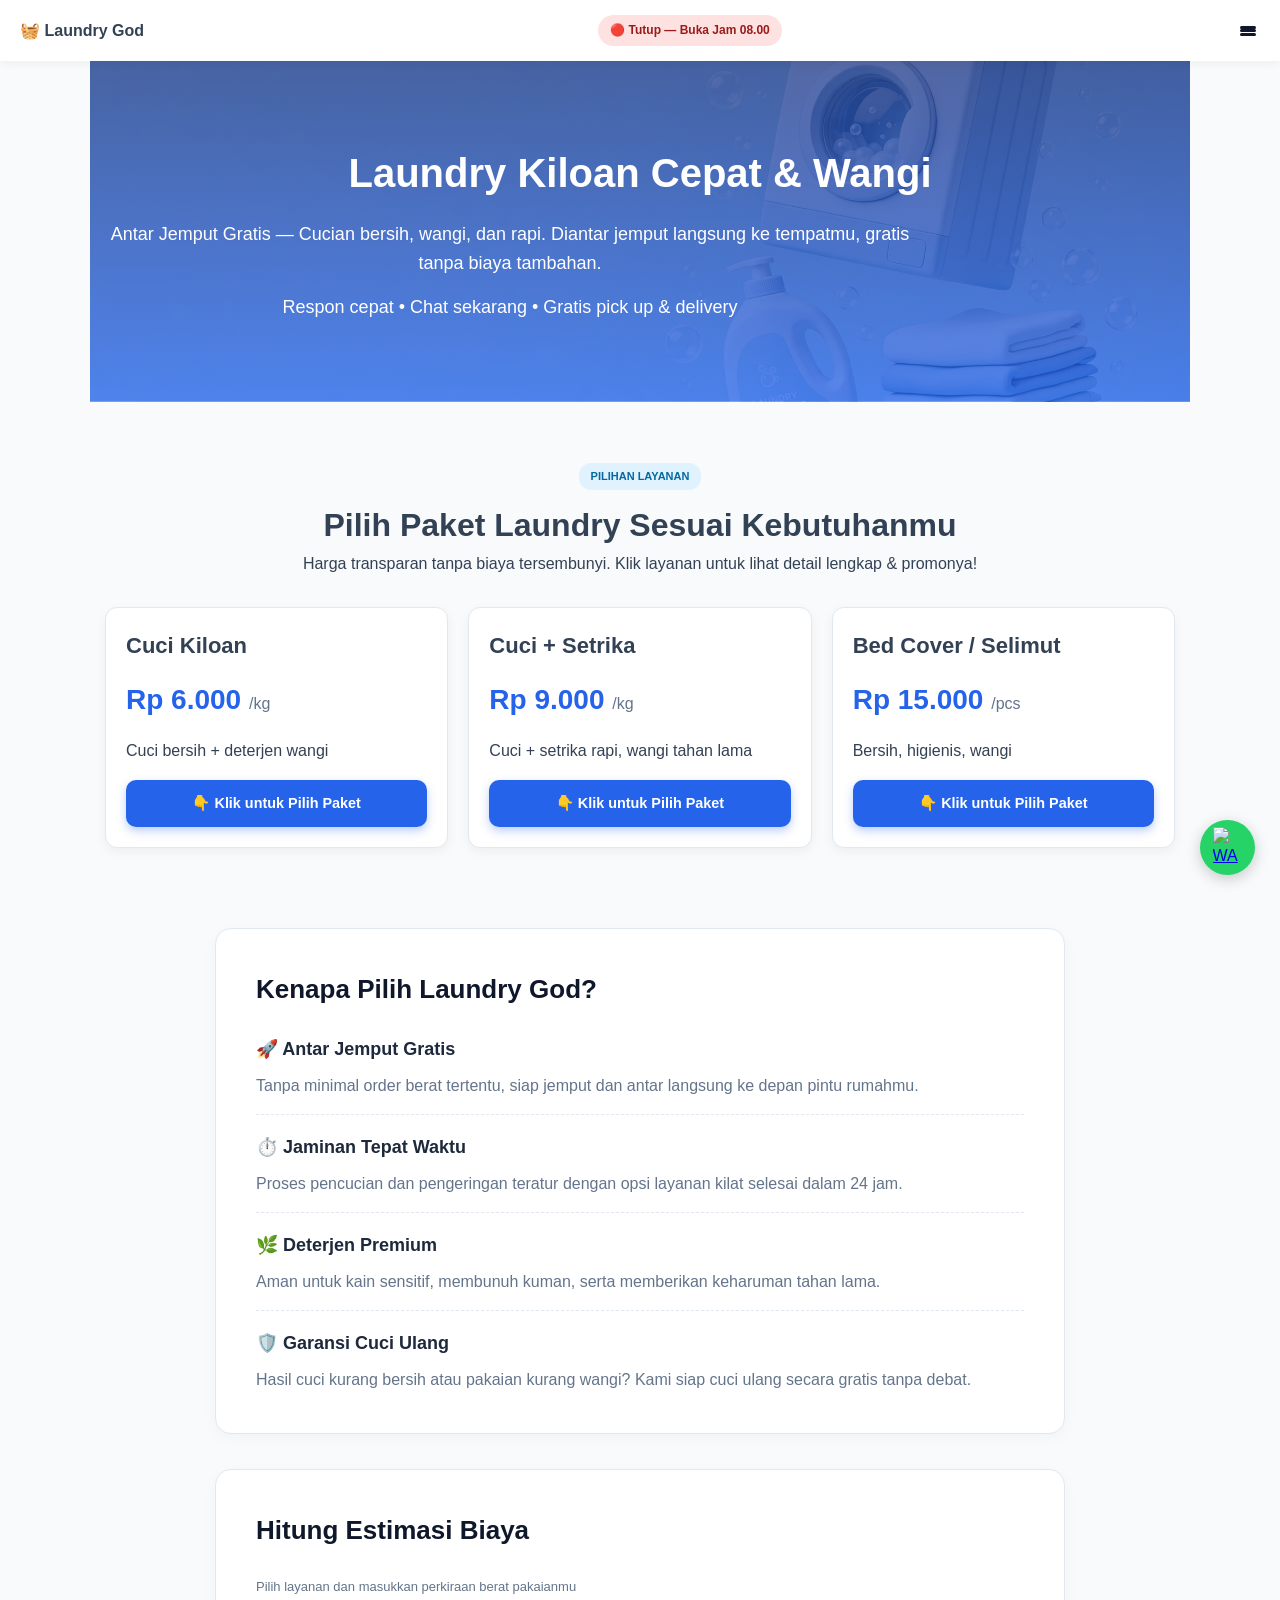
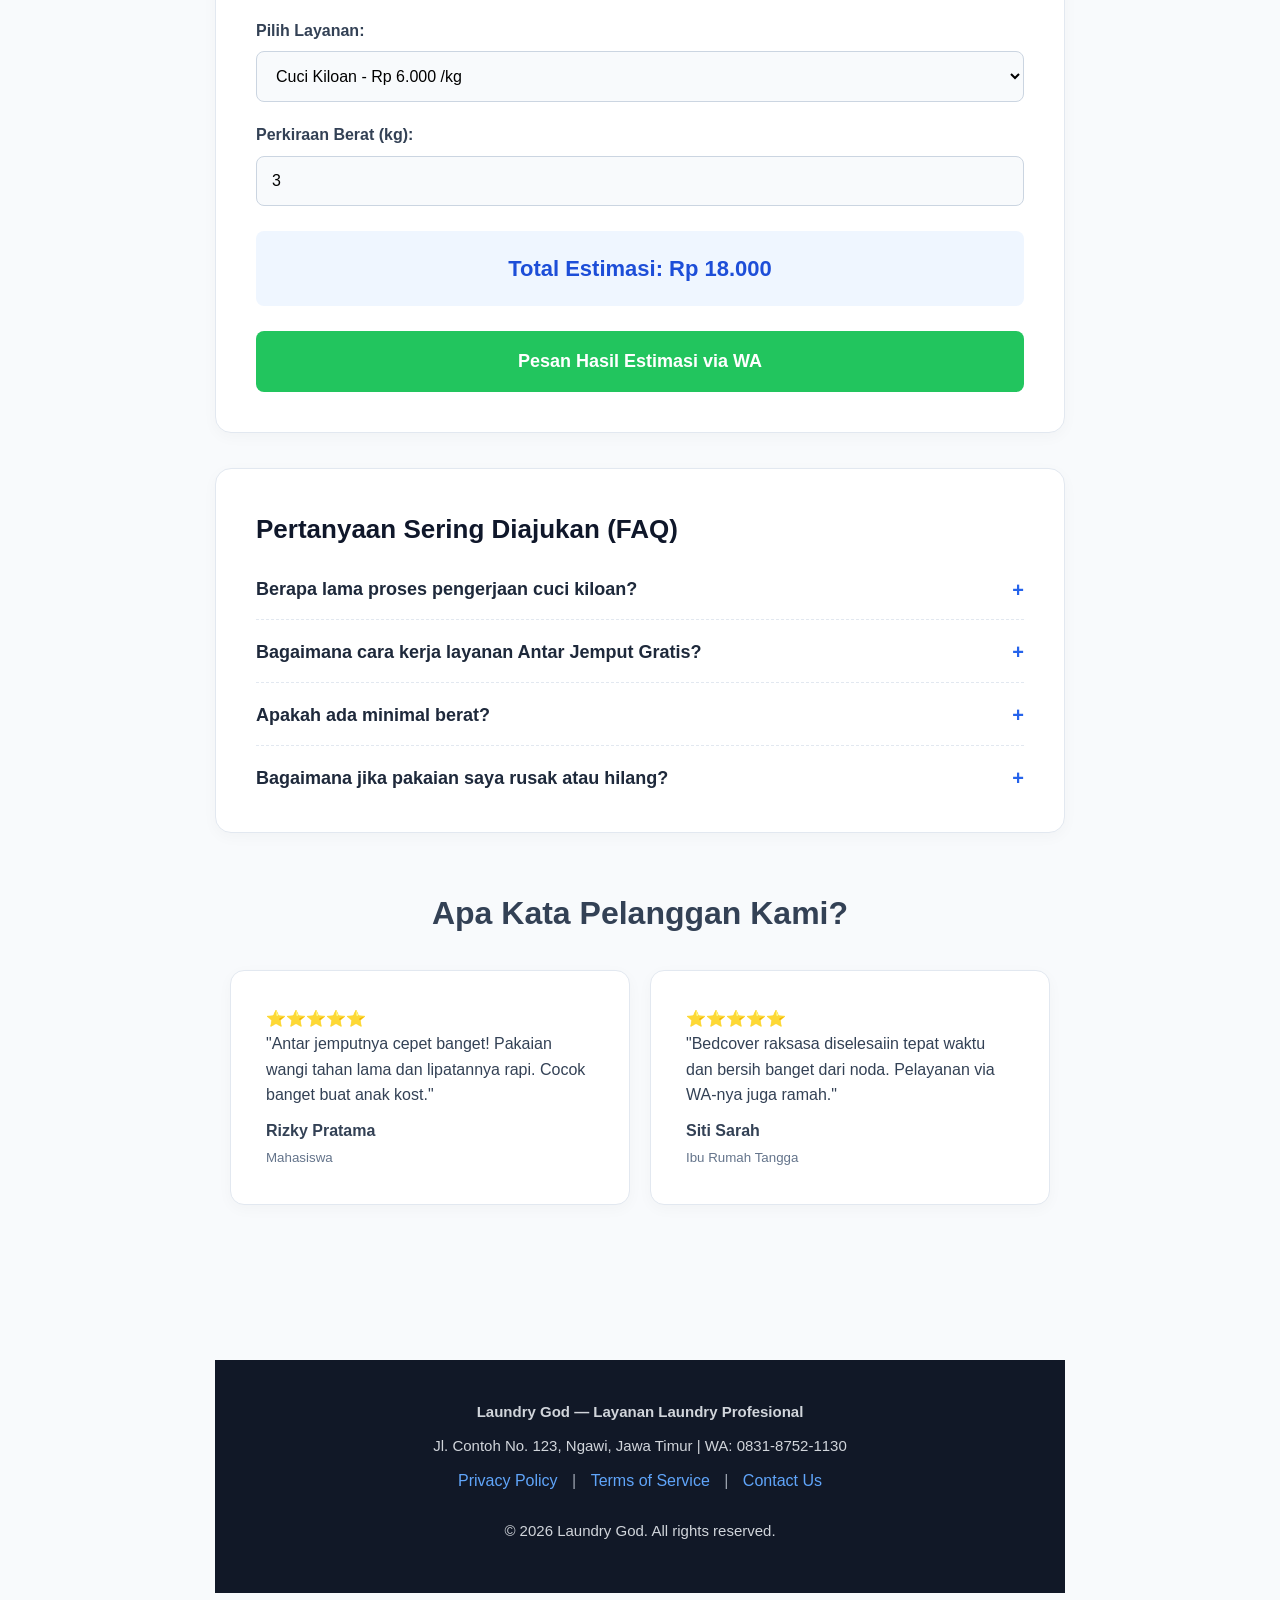
==== commit e5d7f464: "Refactor hamburger menu structure and comments Moved hamburger menu wrapper and updated comments for" ====
--- a/index.html
+++ b/index.html
@@ -15,24 +15,25 @@
             <span>🧺</span> <strong>Laundry God</strong>
         </div>
         <span id="status-buka" class="badge-status">🟢 Buka Hari Ini</span>
+         
+        <!-- Wrapper Garis Tiga (Pindahin ke Sini) -->
+    <div class="menu-user-wrapper">
+      <div class="hamburger-icon" id="hamburgerBtn">
+        <span></span>
+        <span></span>
+        <span></span>
+      </div>
+
+      <!-- Popup Input Nama -->
+      <div class="user-dropdown-box" id="userDropdown">
+        <label><b>Set Nama Kamu:</b></label>
+        <input type="text" id="inputNamaUser" placeholder="Contoh: Dewi" />
+        <button id="btnSimpanNama">Simpan Nama</button>
+      </div>
+    </div>
+  </div>
+    </div>
     </header>
-    
-        <!-- Tombol Garis Tiga (Hamburger) -->
-<div class="menu-user-wrapper">
-  <div class="hamburger-icon" id="hamburgerBtn">
-    <span></span>
-    <span></span>
-    <span></span>
-  </div>
-
-  <!-- Pop-up Menu Input Nama -->
-  <div class="user-dropdown-box" id="userDropdown">
-    <label><b>Set Nama Kamu:</b></label>
-    <input type="text" id="inputNamaUser" placeholder="Contoh: Dewi" />
-    <button id="btnSimpanNama">Simpan Nama</button>
-  </div>
-</div>
-    
 
     <!-- HERO BANNER -->
     <section class="hero">
--- a/style.css
+++ b/style.css
@@ -842,3 +842,80 @@
   background-color: #1d4ed8 !important;
   transform: scale(0.97) !important;
 }
+
+/* ==========================================
+   HAMBURGER MENU & USER POPUP
+   ========================================== */
+.menu-user-wrapper {
+  position: relative;
+  display: inline-block;
+}
+
+/* Icon Garis Tiga */
+.hamburger-icon {
+  display: flex;
+  flex-direction: column;
+  justify-content: space-between;
+  width: 24px;
+  height: 18px;
+  cursor: pointer;
+  padding: 4px;
+}
+
+.hamburger-icon span {
+  display: block;
+  height: 3px;
+  width: 100%;
+  background-color: #0f172a;
+  border-radius: 3px;
+  transition: all 0.3s ease;
+}
+
+/* Dropdown Menu Input Nama */
+.user-dropdown-box {
+  display: none;
+  position: absolute;
+  top: 35px;
+  right: 0;
+  background: #ffffff;
+  border: 1px solid #e2e8f0;
+  padding: 1rem;
+  border-radius: 12px;
+  box-shadow: 0 10px 25px rgba(0,0,0,0.15);
+  z-index: 9999;
+  width: 200px;
+}
+
+.user-dropdown-box.active {
+  display: block;
+}
+
+.user-dropdown-box label {
+  font-size: 0.85rem;
+  color: #334155;
+}
+
+.user-dropdown-box input {
+  width: 100%;
+  padding: 8px;
+  margin: 8px 0;
+  border: 1px solid #cbd5e1;
+  border-radius: 6px;
+  box-sizing: border-box;
+  font-size: 0.85rem;
+}
+
+.user-dropdown-box button {
+  width: 100%;
+  background: #2563eb;
+  color: white;
+  border: none;
+  padding: 8px;
+  border-radius: 6px;
+  font-weight: bold;
+  cursor: pointer;
+}
+
+.user-dropdown-box button:active {
+  background: #1d4ed8;
+}
